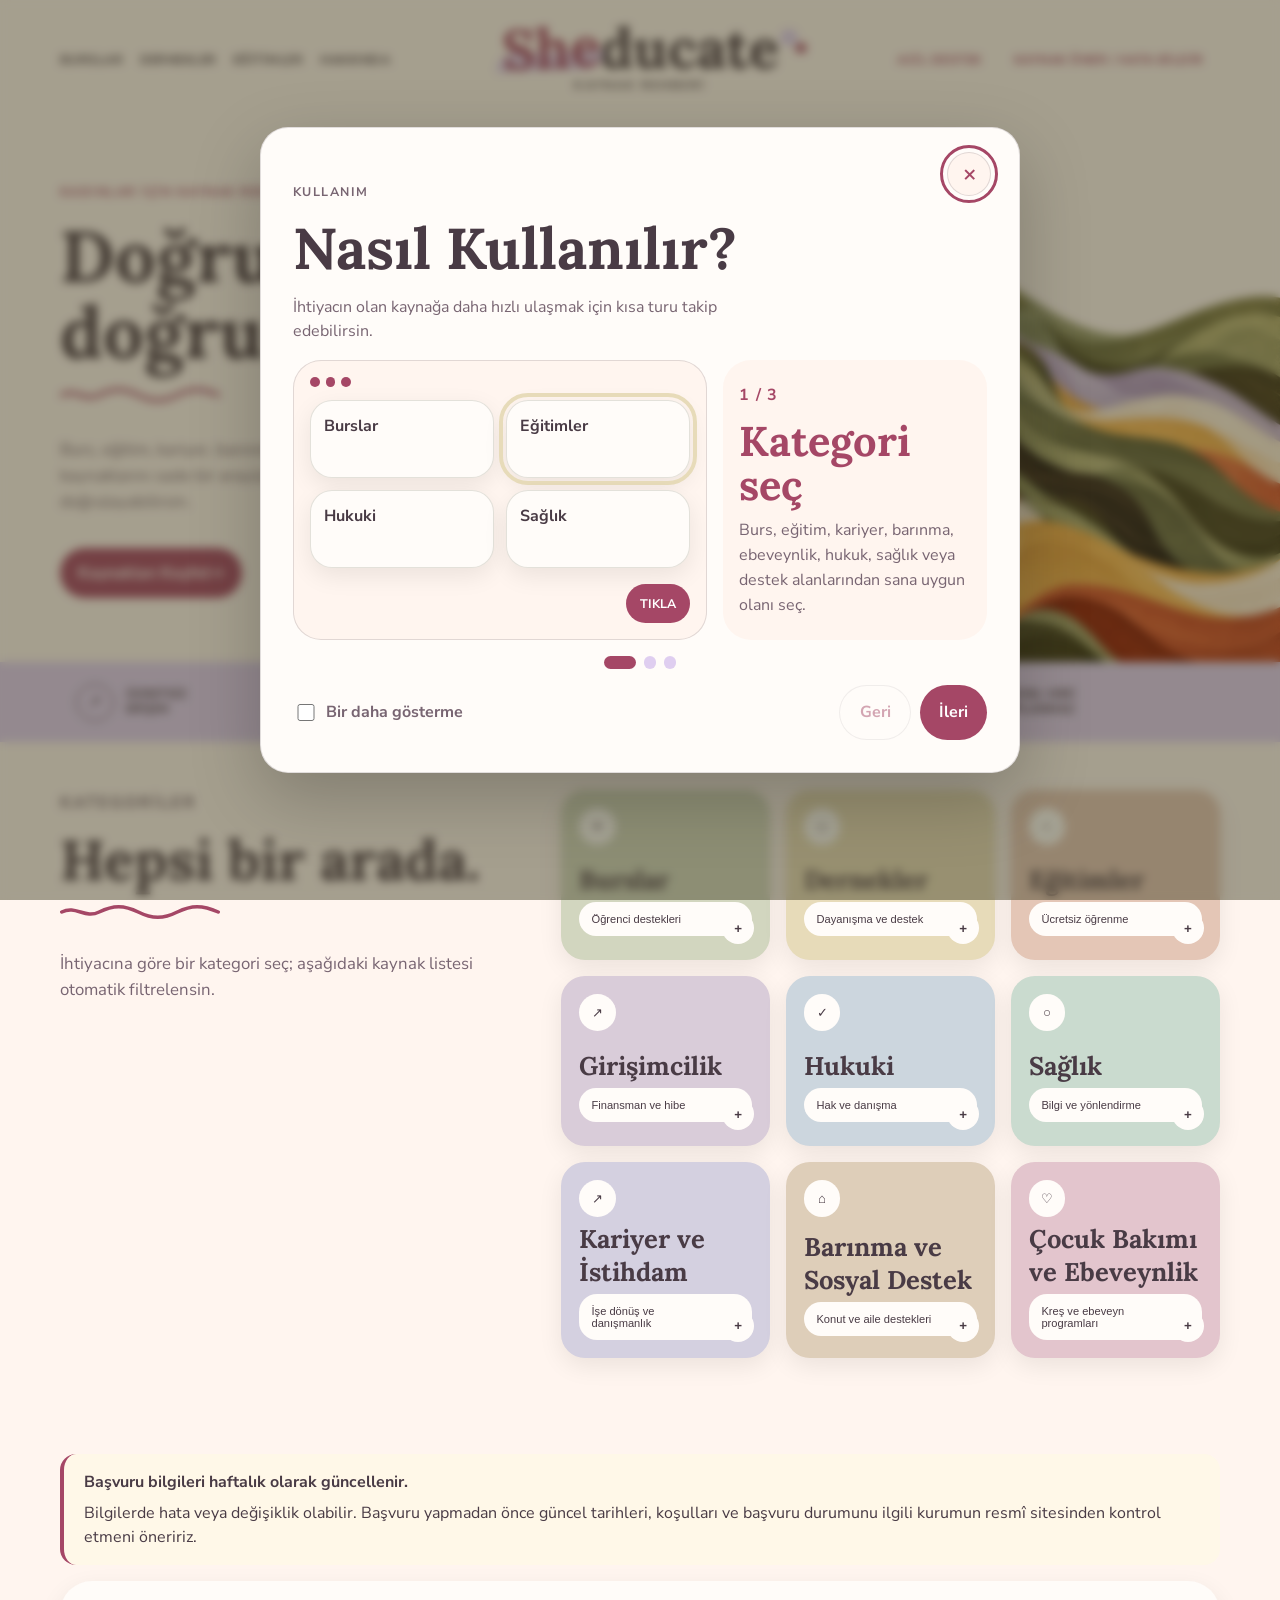
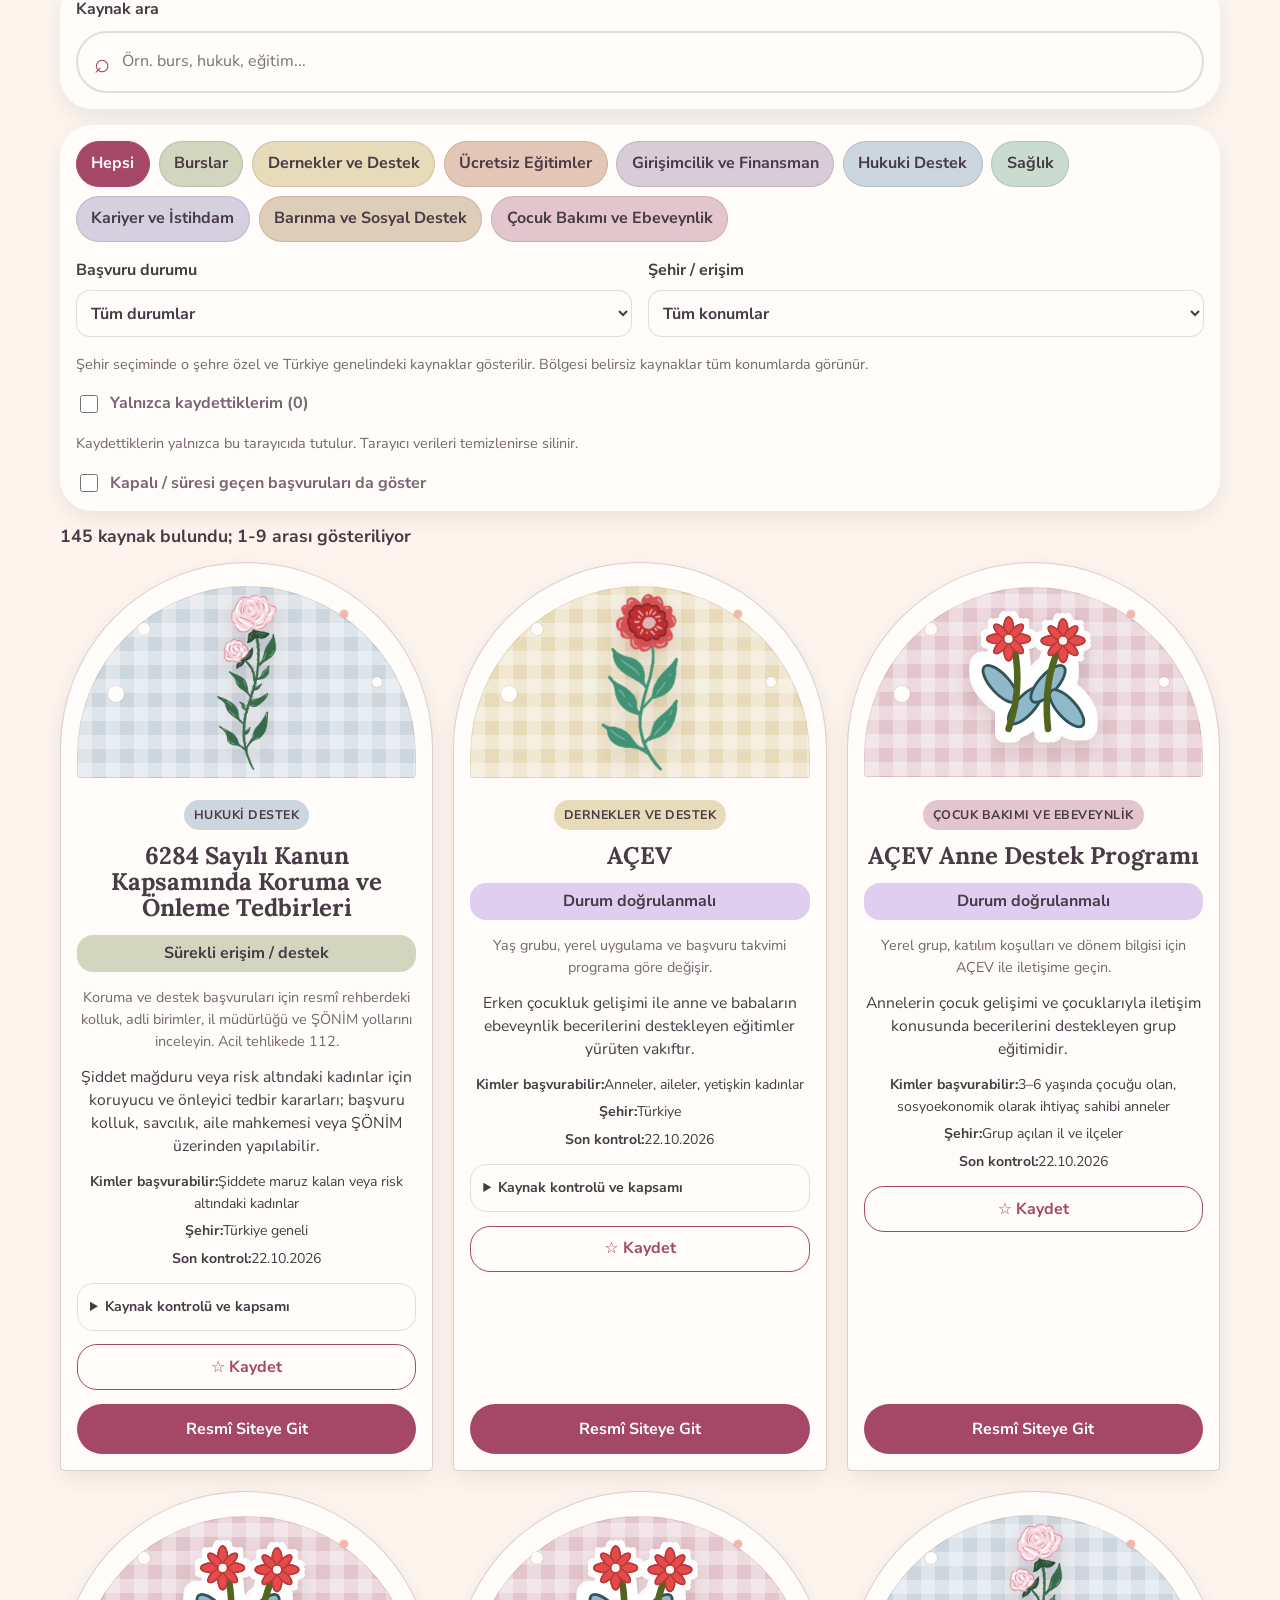
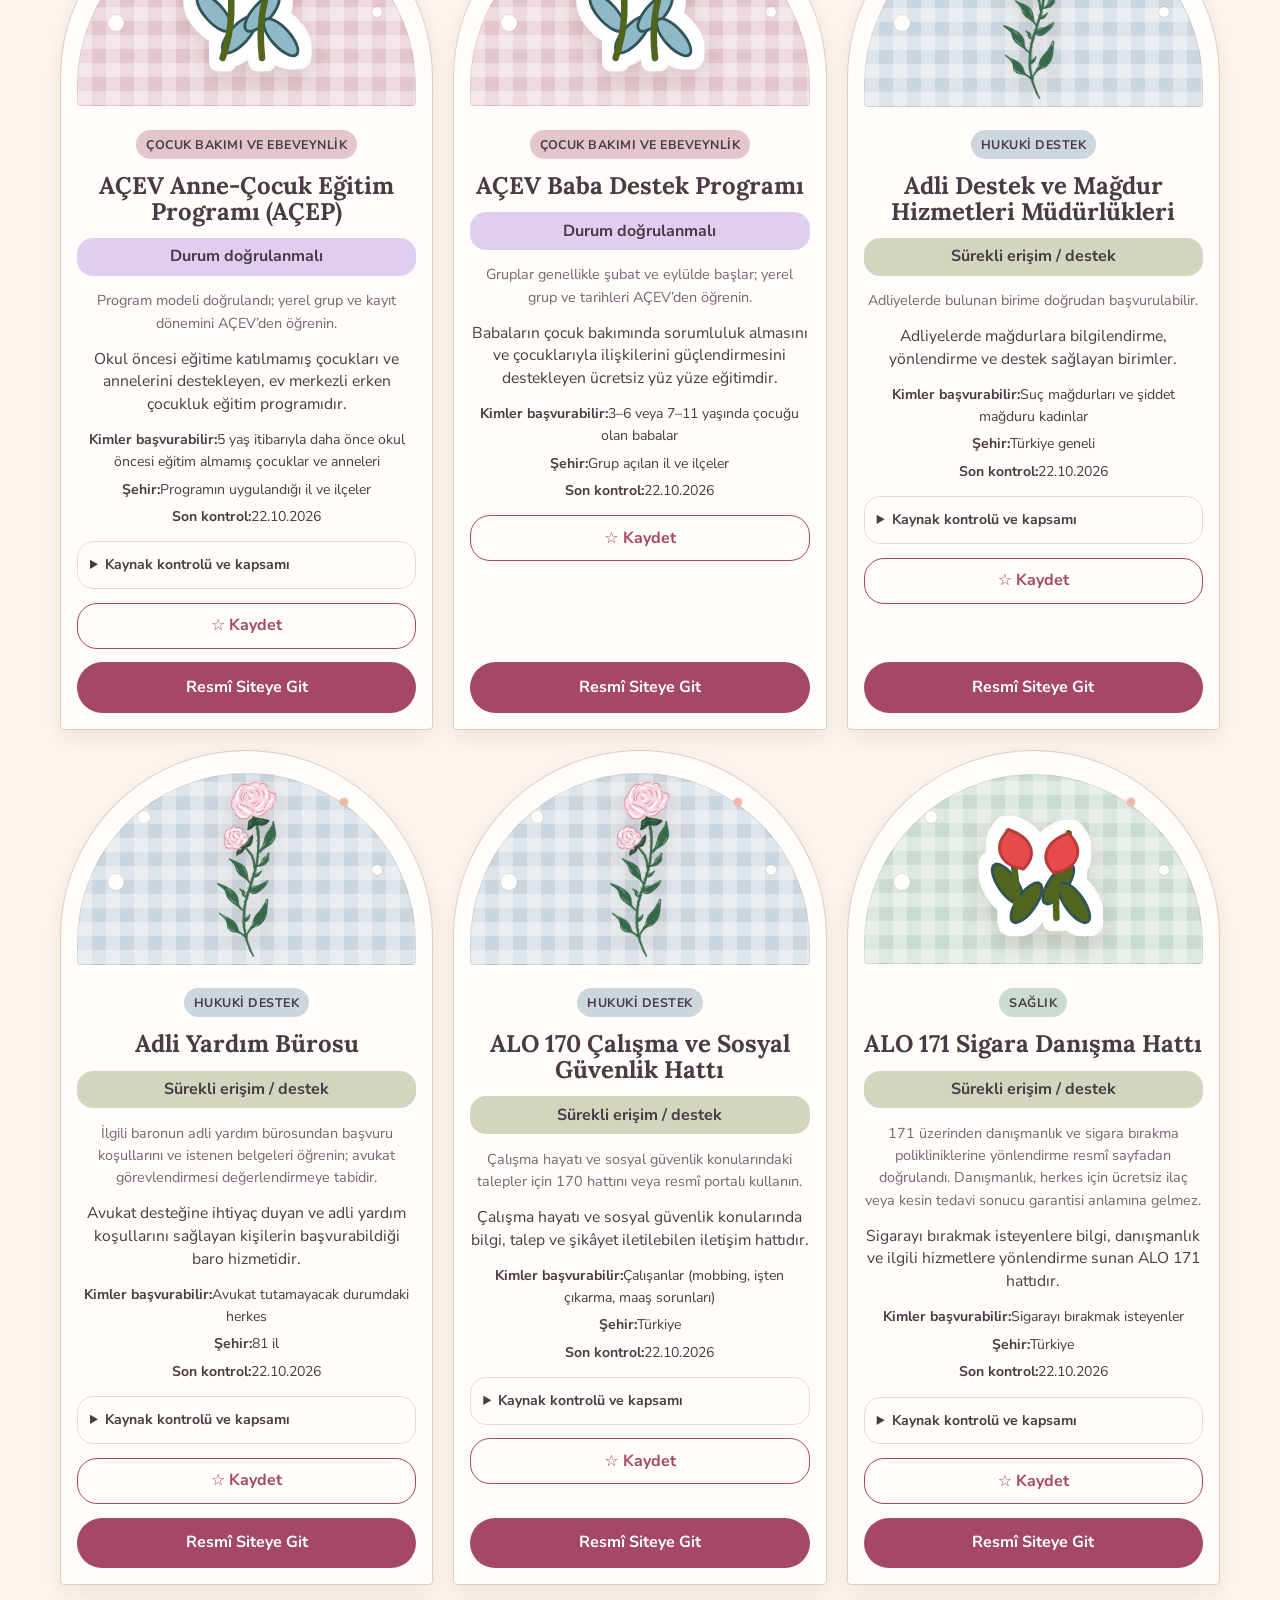
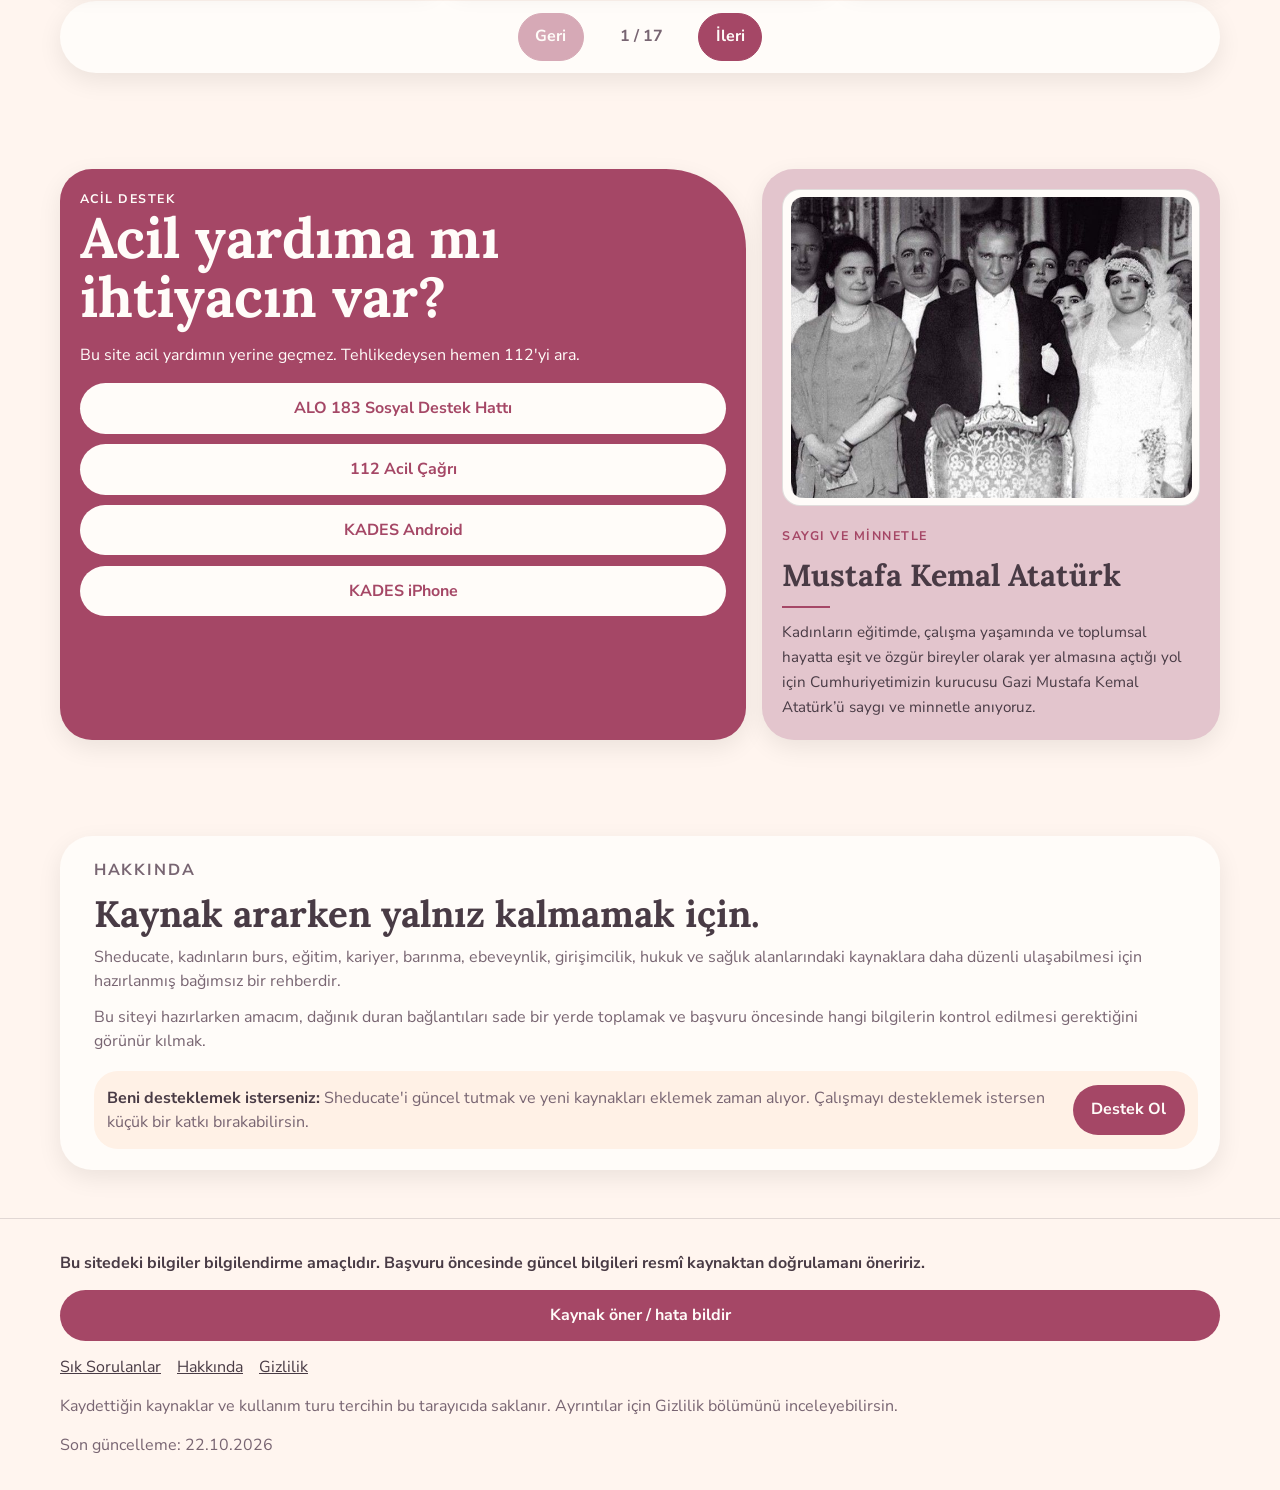
==== index.html @ 66118f73 "New sources added, theme color changed." ====
<!doctype html>
<html lang="tr">
<head>
  <meta charset="utf-8">
  <meta name="viewport" content="width=device-width, initial-scale=1">
  <meta name="color-scheme" content="light">
  <title>Sheducate | Kadınlar İçin Kaynak Rehberi</title>
  <meta name="description" content="Doğru kaynak, doğru zamanda. Türkiye’de kadınlara yönelik burs, eğitim, kariyer ve destek olanaklarını tek bir rehberde keşfet.">
  <link rel="canonical" href="https://diclecoban.github.io/ShEducate/">
  <meta property="og:type" content="website">
  <meta property="og:locale" content="tr_TR">
  <meta property="og:site_name" content="Sheducate">
  <meta property="og:title" content="Sheducate | Kadınlar İçin Kaynak Rehberi">
  <meta property="og:description" content="Doğru kaynak, doğru zamanda. Türkiye’de kadınlara yönelik burs, eğitim, kariyer ve destek olanaklarını tek bir rehberde keşfet.">
  <meta property="og:url" content="https://diclecoban.github.io/ShEducate/">
  <meta property="og:image" content="https://diclecoban.github.io/ShEducate/assets/social/sheducate-paylasim.jpg">
  <meta property="og:image:type" content="image/jpeg">
  <meta property="og:image:width" content="1200">
  <meta property="og:image:height" content="630">
  <meta property="og:image:alt" content="Pastel renkli kadın figürleri ve Sheducate: Doğru kaynak, doğru zamanda. Kadınlar için kaynak rehberi.">
  <meta name="twitter:card" content="summary_large_image">
  <meta name="twitter:title" content="Sheducate | Kadınlar İçin Kaynak Rehberi">
  <meta name="twitter:description" content="Doğru kaynak, doğru zamanda. Türkiye’de kadınlara yönelik burs, eğitim, kariyer ve destek olanaklarını tek bir rehberde keşfet.">
  <meta name="twitter:image" content="https://diclecoban.github.io/ShEducate/assets/social/sheducate-paylasim.jpg">
  <meta name="twitter:image:alt" content="Pastel renkli kadın figürleri ve Sheducate: Doğru kaynak, doğru zamanda. Kadınlar için kaynak rehberi.">
  <link rel="stylesheet" href="style.css?v=20261022-20">
</head>
<body id="sayfa-basi">
  <a class="skip-link" href="#icerik">İçeriğe geç</a>

  <div class="how-modal" id="nasil-kullanilir-modal" role="dialog" aria-modal="true" aria-labelledby="nasil-kullanilir-baslik" hidden>
    <div class="how-modal-backdrop" data-how-close></div>
    <section class="how-modal-card" aria-describedby="nasil-kullanilir-aciklama">
      <button class="how-modal-close" type="button" aria-label="Nasıl kullanılır penceresini kapat" data-how-close>×</button>
      <p class="eyebrow">Kullanım</p>
      <h2 id="nasil-kullanilir-baslik">Nasıl Kullanılır?</h2>
      <p id="nasil-kullanilir-aciklama">İhtiyacın olan kaynağa daha hızlı ulaşmak için kısa turu takip edebilirsin.</p>
      <div class="how-slider" aria-live="polite">
        <article class="how-slide is-active" data-how-slide>
          <div class="how-visual category-demo" aria-hidden="true">
            <div class="demo-browser"><span></span><span></span><span></span></div>
            <div class="demo-category-grid">
              <div>Burslar</div>
              <div class="is-pointed">Eğitimler</div>
              <div>Hukuki</div>
              <div>Sağlık</div>
            </div>
            <b class="tap-marker">Tıkla</b>
          </div>
          <div class="how-copy">
            <span class="how-count">1 / 3</span>
            <h3>Kategori seç</h3>
            <p>Burs, eğitim, kariyer, barınma, ebeveynlik, hukuk, sağlık veya destek alanlarından sana uygun olanı seç.</p>
          </div>
        </article>
        <article class="how-slide" data-how-slide>
          <div class="how-visual search-demo" aria-hidden="true">
            <div class="demo-search">⌕ burs, hukuk, eğitim...</div>
            <div class="demo-filters">
              <span>Hepsi</span><span class="is-pointed">Burslar</span><span>Sağlık</span>
            </div>
            <div class="demo-card">
              <strong>Kaynak kartı</strong>
              <p>Kimler başvurabilir</p>
              <p>Son kontrol tarihi</p>
            </div>
            <b class="tap-marker">Filtrele</b>
          </div>
          <div class="how-copy">
            <span class="how-count">2 / 3</span>
            <h3>Arama ve kartları incele</h3>
            <p>Arama kutusunu ve filtreleri kullan; karttaki başvuru, şehir ve kontrol bilgilerine bak.</p>
          </div>
        </article>
        <article class="how-slide" data-how-slide>
          <div class="how-visual verify-demo" aria-hidden="true">
            <div class="demo-card large">
              <strong>Kaynak adı</strong>
              <p>Son başvuru ve son kontrol bilgisi</p>
              <button type="button" tabindex="-1">Resmî Siteye Git</button>
            </div>
            <b class="tap-marker">Doğrula</b>
          </div>
          <div class="how-copy">
            <span class="how-count">3 / 3</span>
            <h3>Resmî siteden doğrula</h3>
            <p>Başvuru yapmadan önce bilgileri kurumun kendi sayfasından kontrol edebilirsin.</p>
          </div>
        </article>
      </div>
      <div class="how-dots" aria-label="Tur adımları">
        <button class="is-active" type="button" aria-label="1. adımı göster" data-how-dot="0"></button>
        <button type="button" aria-label="2. adımı göster" data-how-dot="1"></button>
        <button type="button" aria-label="3. adımı göster" data-how-dot="2"></button>
      </div>
      <div class="how-footer">
        <label class="how-hide-choice">
          <input id="nasil-kullanilir-gizle" type="checkbox">
          <span>Bir daha gösterme</span>
        </label>
        <div class="how-actions">
          <button class="how-secondary-button" type="button" data-how-prev>Geri</button>
          <button class="how-start-button" type="button" data-how-next>İleri</button>
        </div>
      </div>
    </section>
  </div>

  <header class="site-header">
    <nav class="site-nav container" aria-label="Ana menü">
      <div class="nav-left" id="ana-menu">
        <a href="#kategori-bolumu">Burslar</a>
        <a href="#kategori-bolumu">Dernekler</a>
        <a href="#kategori-bolumu">Eğitimler</a>
        <a href="#hakkinda">Hakkında</a>
      </div>
      <a class="site-logo" href="#sayfa-basi" aria-label="Sheducate ana sayfa">
        <span class="logo-main"><span class="logo-she">She</span>ducate</span>
        <span class="logo-sub">Kaynak Rehberi</span>
        <span class="logo-bubble" aria-hidden="true"></span>
      </a>
      <div class="nav-right">
        <a class="quick-emergency" href="#acil-destek-baslik">Acil destek</a>
        <a class="nav-action" href="https://docs.google.com/forms/d/e/1FAIpQLScZE1o7QHsCEDeXcBZ9As0BUNAsLUVEuC0Q5bnb1r0lm6Rl1A/viewform?usp=publish-editor" target="_blank" rel="noopener noreferrer">Kaynak Öner / Hata Bildir</a>
        <button class="menu-toggle" type="button" aria-controls="ana-menu" aria-expanded="false">Menü</button>
      </div>
    </nav>

    <section class="hero container" aria-labelledby="hero-baslik">
      <div class="hero-copy">
        <p class="eyebrow">Kadınlar için kaynak rehberi</p>
        <h1 id="hero-baslik">Doğru kaynak, doğru zamanda.</h1>
        <svg class="squiggle" viewBox="0 0 180 18" aria-hidden="true" focusable="false">
          <path d="M2 9 C18 1, 28 17, 44 9 S72 1, 88 9 S116 17, 132 9 S160 1, 178 9" />
        </svg>
        <p class="lead">Burs, eğitim, kariyer, barınma, ebeveynlik, girişimcilik, hukuk ve sağlık kaynaklarını sade bir arayüzle arayabilir, filtreleyebilir ve resmî sayfalarından doğrulayabilirsin.</p>
        <a class="hero-button" href="#kaynak-arama">Kaynakları Keşfet <span aria-hidden="true">→</span></a>
      </div>

      <div class="hero-art" aria-hidden="true">
        <img class="hero-women" src="assets/illustrations/hero-kadin-dalgalari-v2.png" alt="" width="1536" height="1024" fetchpriority="high" decoding="async">
      </div>
    </section>
  </header>

  <main id="icerik">
    <section class="feature-strip" aria-label="Rehber özellikleri">
      <div class="container feature-inner">
        <div><span aria-hidden="true">↗</span><strong>Ücretsiz<br>Erişim</strong></div>
        <div><span aria-hidden="true">⌁</span><strong>Resmî<br>Kaynaklar</strong></div>
        <div><span aria-hidden="true">✓</span><strong>Düzenli<br>Kontrol</strong></div>
        <div><span aria-hidden="true">○</span><strong>Kişisel Veri<br>Toplanmaz</strong></div>
      </div>
    </section>

    <section id="kategori-bolumu" class="category-section container" aria-labelledby="kategori-baslik">
      <div class="section-copy">
        <p class="eyebrow">Kategoriler</p>
        <h2 id="kategori-baslik">Hepsi bir arada.</h2>
        <svg class="squiggle" viewBox="0 0 180 18" aria-hidden="true" focusable="false">
          <path d="M2 9 C18 1, 28 17, 44 9 S72 1, 88 9 S116 17, 132 9 S160 1, 178 9" />
        </svg>
        <p>İhtiyacına göre bir kategori seç; aşağıdaki kaynak listesi otomatik filtrelensin.</p>
      </div>

      <div class="category-cards" aria-label="Kategori kartları">
        <button class="category-card" type="button" data-category-card="burslar"><span aria-hidden="true">✦</span><strong>Burslar</strong><small>Öğrenci destekleri</small><b aria-hidden="true">+</b></button>
        <button class="category-card" type="button" data-category-card="dernekler"><span aria-hidden="true">◇</span><strong>Dernekler</strong><small>Dayanışma ve destek</small><b aria-hidden="true">+</b></button>
        <button class="category-card" type="button" data-category-card="egitimler"><span aria-hidden="true">⌁</span><strong>Eğitimler</strong><small>Ücretsiz öğrenme</small><b aria-hidden="true">+</b></button>
        <button class="category-card" type="button" data-category-card="girisimcilik"><span aria-hidden="true">↗</span><strong>Girişimcilik</strong><small>Finansman ve hibe</small><b aria-hidden="true">+</b></button>
        <button class="category-card" type="button" data-category-card="hukuki"><span aria-hidden="true">✓</span><strong>Hukuki</strong><small>Hak ve danışma</small><b aria-hidden="true">+</b></button>
        <button class="category-card" type="button" data-category-card="saglik"><span aria-hidden="true">○</span><strong>Sağlık</strong><small>Bilgi ve yönlendirme</small><b aria-hidden="true">+</b></button>
        <button class="category-card" type="button" data-category-card="kariyer"><span aria-hidden="true">↗</span><strong>Kariyer ve İstihdam</strong><small>İşe dönüş ve danışmanlık</small><b aria-hidden="true">+</b></button>
        <button class="category-card" type="button" data-category-card="barinma"><span aria-hidden="true">⌂</span><strong>Barınma ve Sosyal Destek</strong><small>Konut ve aile destekleri</small><b aria-hidden="true">+</b></button>
        <button class="category-card" type="button" data-category-card="ebeveynlik"><span aria-hidden="true">♡</span><strong>Çocuk Bakımı ve Ebeveynlik</strong><small>Kreş ve ebeveyn programları</small><b aria-hidden="true">+</b></button>
      </div>
    </section>

    <section id="kaynak-arama" class="resource-section container" aria-label="Arama ve kaynak listesi">
      <aside class="update-note" aria-label="Güncellik ve başvuru bilgisi">
        <strong>Başvuru bilgileri haftalık olarak güncellenir.</strong>
        <p>Bilgilerde hata veya değişiklik olabilir. Başvuru yapmadan önce güncel tarihleri, koşulları ve başvuru durumunu ilgili kurumun resmî sitesinden kontrol etmeni öneririz.</p>
      </aside>
      <div class="search-box">
        <label for="arama">Kaynak ara</label>
        <div class="search-field">
          <span aria-hidden="true">⌕</span>
          <input id="arama" type="search" placeholder="Örn. burs, hukuk, eğitim..." autocomplete="off">
        </div>
      </div>

      <div class="controls">
        <div class="filter-row" id="kategori-filtreleri" role="group" aria-label="Kategori filtreleri">
          <button type="button" class="filter-button is-active" data-category="hepsi" aria-pressed="true">Hepsi</button>
          <button type="button" class="filter-button" data-category="burslar" aria-pressed="false">Burslar</button>
          <button type="button" class="filter-button" data-category="dernekler" aria-pressed="false">Dernekler ve Destek</button>
          <button type="button" class="filter-button" data-category="egitimler" aria-pressed="false">Ücretsiz Eğitimler</button>
          <button type="button" class="filter-button" data-category="girisimcilik" aria-pressed="false">Girişimcilik ve Finansman</button>
          <button type="button" class="filter-button" data-category="hukuki" aria-pressed="false">Hukuki Destek</button>
          <button type="button" class="filter-button" data-category="saglik" aria-pressed="false">Sağlık</button>
          <button type="button" class="filter-button" data-category="kariyer" aria-pressed="false">Kariyer ve İstihdam</button>
          <button type="button" class="filter-button" data-category="barinma" aria-pressed="false">Barınma ve Sosyal Destek</button>
          <button type="button" class="filter-button" data-category="ebeveynlik" aria-pressed="false">Çocuk Bakımı ve Ebeveynlik</button>
        </div>
        <div class="detail-filters">
          <label for="basvuru-durumu">Başvuru durumu
            <select id="basvuru-durumu">
              <option value="hepsi">Tüm durumlar</option>
              <option value="acik">Başvurusu açık</option>
              <option value="surekli">Sürekli erişim / destek</option>
              <option value="kapali">Başvurusu kapalı</option>
              <option value="belirsiz">Durum doğrulanmalı</option>
            </select>
          </label>
          <label for="sehir-filtre">Şehir / erişim
            <select id="sehir-filtre">
              <option value="hepsi">Tüm konumlar</option>
              <option value="ulke">Türkiye geneli</option>
              <option value="online">Çevrim içi</option>
            </select>
          </label>
        </div>
        <p class="filter-help">Şehir seçiminde o şehre özel ve Türkiye genelindeki kaynaklar gösterilir. Bölgesi belirsiz kaynaklar tüm konumlarda görünür.</p>
        <label class="expired-toggle">
          <input id="kaydedilenler-filtre" type="checkbox">
          <span>Yalnızca kaydettiklerim (<span id="kayit-sayisi">0</span>)</span>
        </label>
        <p class="filter-help" id="kayit-bilgisi" role="status">Kaydettiklerin yalnızca bu tarayıcıda tutulur. Tarayıcı verileri temizlenirse silinir.</p>
        <label class="expired-toggle">
          <input id="suresi-gecenleri-goster" type="checkbox">
          <span>Kapalı / süresi geçen başvuruları da göster</span>
        </label>
      </div>

      <section class="results-head" aria-live="polite" aria-atomic="true">
        <h2 id="sonuc-sayisi">Kaynaklar yükleniyor</h2>
      </section>
      <section id="kaynak-listesi" class="resource-grid" aria-label="Kaynak listesi"></section>
      <nav id="sayfalama" class="pagination" aria-label="Kaynak listesi sayfalama" hidden>
        <button type="button" class="pagination-button" data-page-prev>Geri</button>
        <span id="sayfa-bilgisi" class="pagination-status" aria-live="polite"></span>
        <button type="button" class="pagination-button" data-page-next>İleri</button>
      </nav>
      <section id="bos-durum" class="empty-state" hidden>
        <h2>Aradığını bulamadın mı?</h2>
        <p>Filtreleri değiştirmeyi deneyebilir veya yeni bir kaynak önerebilirsin. Kaydettiğin kapalı başvurular için “Kapalı / süresi geçen başvuruları da göster” seçeneğini açabilirsin.</p>
        <button type="button" class="filter-button" id="filtreleri-sifirla">Filtreleri temizle</button>
        <!-- BURAYA GOOGLE FORMS LİNKİ -->
        <a href="https://docs.google.com/forms/d/e/1FAIpQLScZE1o7QHsCEDeXcBZ9As0BUNAsLUVEuC0Q5bnb1r0lm6Rl1A/viewform?usp=publish-editor" target="_blank" rel="noopener noreferrer" class="button-link">Kaynak öner / hata bildir</a>
      </section>
    </section>

    <section class="urgent-section container" aria-labelledby="acil-destek-baslik">
      <div class="urgent-main">
        <p class="eyebrow">Acil destek</p>
        <h2 id="acil-destek-baslik">Acil yardıma mı ihtiyacın var?</h2>
        <p>Bu site acil yardımın yerine geçmez. Tehlikedeysen hemen 112'yi ara.</p>
        <div class="urgent-actions" aria-label="Acil destek bağlantıları">
          <a href="tel:183">ALO 183 Sosyal Destek Hattı</a>
          <a href="tel:112">112 Acil Çağrı</a>
          <a href="https://play.google.com/store/apps/details?hl=tr&id=tr.gov.egm.kades" target="_blank" rel="noopener noreferrer">KADES Android</a>
          <a href="https://apps.apple.com/tr/app/kades/id1360309770" target="_blank" rel="noopener noreferrer">KADES iPhone</a>
        </div>
      </div>
      <aside class="urgent-side ataturk-tribute" aria-labelledby="ataturk-tesekkur-baslik">
        <div class="tribute-photo-frame">
          <img class="tribute-photo" src="assets/photos/ataturk-tarihi-fotograf.jpg" alt="Mustafa Kemal Atatürk’ün, çevresindeki kişilerle birlikte yer aldığı tarihî siyah-beyaz fotoğraf." width="720" height="886" loading="lazy" decoding="async">
        </div>
        <div class="tribute-copy">
          <p class="eyebrow">Saygı ve minnetle</p>
          <h3 id="ataturk-tesekkur-baslik">Mustafa Kemal Atatürk</h3>
          <span class="tribute-divider" aria-hidden="true"></span>
          <p>Kadınların eğitimde, çalışma yaşamında ve toplumsal hayatta eşit ve özgür bireyler olarak yer almasına açtığı yol için Cumhuriyetimizin kurucusu Gazi Mustafa Kemal Atatürk’ü saygı ve minnetle anıyoruz.</p>
        </div>
      </aside>
    </section>

    <section id="hakkinda" class="about-section container" aria-labelledby="hakkinda-baslik">
      <div class="about-copy">
        <p class="eyebrow">Hakkında</p>
        <h2 id="hakkinda-baslik">Kaynak ararken yalnız kalmamak için.</h2>
        <p>Sheducate, kadınların burs, eğitim, kariyer, barınma, ebeveynlik, girişimcilik, hukuk ve sağlık alanlarındaki kaynaklara daha düzenli ulaşabilmesi için hazırlanmış bağımsız bir rehberdir.</p>
        <p>Bu siteyi hazırlarken amacım, dağınık duran bağlantıları sade bir yerde toplamak ve başvuru öncesinde hangi bilgilerin kontrol edilmesi gerektiğini görünür kılmak.</p>
        <div class="support-inline">
          <p><strong>Beni desteklemek isterseniz:</strong> Sheducate'i güncel tutmak ve yeni kaynakları eklemek zaman alıyor. Çalışmayı desteklemek istersen küçük bir katkı bırakabilirsin.</p>
          <a href="https://kreosus.com/diclecoban/about" target="_blank" rel="noopener noreferrer" class="button-link support-link">Destek Ol</a>
        </div>
      </div>
    </section>



  </main>

    <dialog id="sik-sorulanlar" class="info-dialog" aria-labelledby="sss-baslik">
      <form method="dialog" class="info-dialog-close-form"><button class="info-dialog-close" aria-label="Sık Sorulanlar penceresini kapat">×</button></form>
      <p class="eyebrow">Merak ettiklerin</p>
      <h2 id="sss-baslik">Sık Sorulanlar</h2>
      <div class="faq-list">
        <details><summary>Sheducate üzerinden başvuru yapabilir miyim?</summary><p>Sheducate bağımsız bir kaynak rehberidir. Başvurular, kaynak kartındaki bağlantıyla ulaşacağın ilgili kurumun kendi sitesinden yapılır. Son tarihleri, uygunluk koşullarını ve istenen belgeleri başvurmadan önce resmî kaynaktan kontrol edebilirsin.</p></details>
        <details><summary>Başvuru durumları ne anlama geliyor?</summary><p>“Başvurusu açık” güncel başvuru dönemi bulunan, “Sürekli erişim / destek” belirli bir başvuru dönemine bağlı olmayan kaynakları gösterir. “Başvurusu kapalı” dönemi sona eren kaynaklar içindir. “Durum doğrulanmalı” ise güncel başvuru durumunun kesinleştirilemediğini belirtir. Sürekli erişim etiketi, her zaman başvuru kabul edildiği veya kontenjan garantisi olduğu anlamına gelmez.</p></details>
        <details><summary>Bilgiler ne sıklıkla güncelleniyor?</summary><p>Başvuru bilgileri haftalık olarak gözden geçirilir. Kurumlar koşulları ve tarihleri değiştirebilir; kaynakların son kontrol tarihleri farklılık gösterebilir. Varsa kartın ayrıntılarındaki son kontrol tarihini ve doğrulama notunu inceleyebilirsin. Başvuru öncesinde kurumun resmî sitesindeki güncel bilgileri de kontrol etmeni öneririz.</p></details>
        <details><summary>Aradığım kaynağı nasıl bulabilirim?</summary><p>Kategori seçebilir, anahtar kelimeyle arayabilir ve başvuru durumu ya da şehir / erişim filtrelerini kullanabilirsin. Şehir filtresi seçtiğin şehre özel kaynaklarla Türkiye genelindeki kaynakları birlikte gösterir. Kapanan dönemleri incelemek için “Kapalı / süresi geçen başvuruları da göster” seçeneğini açabilirsin.</p></details>
        <details><summary>Kaydettiğim kaynaklar neden başka cihazda görünmüyor?</summary><p>Kaynaklar hesabına değil, kullandığın tarayıcıya kaydedilir. Aynı cihazda “Yalnızca kaydettiklerim” seçeneğiyle listeleyebilirsin. Tarayıcı verilerini temizlemek kayıtlarını siler; başka cihaz veya tarayıcıya otomatik aktarılmazlar.</p></details>
        <details><summary>Rehberi kullanmak ücretsiz mi?</summary><p>Sheducate rehberini kullanmak ücretsizdir. Listelenen her programın ücretsiz olduğu anlamına gelmez; ücret, kredi, geri ödeme veya diğer koşulları ilgili kurumun sitesinden inceleyebilirsin.</p></details>
        <details><summary>Hata bildirebilir veya kaynak önerebilir miyim?</summary><p>Evet. <a href="#kaynak-oner">Kaynak öner / hata bildir</a> bağlantısından formu açabilirsin. İlgili kaynağın adını, resmî bağlantısını ve düzeltilmesi gereken bilgiyi paylaşman kontrolü kolaylaştırır. Gizliliğini korumak için form üzerinden kimlik belgesi veya hassas bilgi göndermemeni rica ederiz.</p></details>
      </div>
    </dialog>
    <dialog id="gizlilik" class="info-dialog" aria-labelledby="gizlilik-baslik">
      <form method="dialog" class="info-dialog-close-form"><button class="info-dialog-close" aria-label="Gizlilik penceresini kapat">×</button></form>
      <p class="eyebrow">Verilerin hakkında</p>
      <h2 id="gizlilik-baslik">Gizlilik</h2>
      <div class="privacy-copy">
        <h3>Tarayıcında saklanan tercihler</h3>
        <p>Sheducate hesap açmanı istemez. Kaydettiğin kaynakların kimlikleri ve kullanım turunu tekrar göstermeme tercihin, tarayıcının yerel depolama alanında (localStorage) tutulur. Bu tercihler uygulama tarafından bir sunucuya gönderilmez. Arama ve filtre seçimlerin kalıcı olarak kaydedilmez.</p>
        <p>Bir kaynağı kayıttan çıkararak o kaydı kaldırabilirsin. Tüm kayıtları ve tur tercihini silmek için tarayıcının site verileri ayarlarından bu sitenin verilerini temizleyebilirsin. Bu işlem diğer cihazlardaki verileri etkilemez.</p>
        <h3>Çerezler ve ziyaret ölçümü</h3>
        <p>Uygulama kodunda çerez, reklam izleyicisi veya ziyaretçi analiz aracı kullanılmaz. Yazı tipleri de site dosyalarından yüklenir. Site GitHub Pages üzerinde barındırılır; barındırma sağlayıcısı erişim sırasında IP adresi gibi teknik verileri kendi hizmeti kapsamında işleyebilir. Ayrıntılar için <a href="https://docs.github.com/en/site-policy/privacy-policies/github-general-privacy-statement" target="_blank" rel="noopener noreferrer">GitHub Gizlilik Bildirimi’ni</a> inceleyebilirsin.</p>
        <h3>Formlar ve dış bağlantılar</h3>
        <p>Kaynak önerme ve hata bildirme formu Google Forms üzerinde açılır. Forma gönderdiğin bilgiler form hizmeti üzerinden iletilir; gizliliğini korumak için yalnızca bildiriminle ilgili bilgileri paylaşmanı ve hassas bilgilere yer vermemeni öneririz. Kaynakların resmî siteleri, destek bağlantıları ve diğer dış hizmetler kendi gizlilik kurallarına tabidir. Bu bağlantıları açtığında ilgili hizmetin koşullarını inceleyebilirsin.</p>
        <p>Gizlilikle ilgili bir soru veya bildirim için <a href="#kaynak-oner">Kaynak öner / hata bildir</a> formunu kullanabilirsin.</p>
      </div>
    </dialog>

  <footer class="site-footer">
    <div class="container footer-inner">
      <p class="footer-note">Bu sitedeki bilgiler bilgilendirme amaçlıdır. Başvuru öncesinde güncel bilgileri resmî kaynaktan doğrulamanı öneririz.</p>
      <!-- BURAYA GOOGLE FORMS LİNKİ -->
      <a id="kaynak-oner" href="https://docs.google.com/forms/d/e/1FAIpQLScZE1o7QHsCEDeXcBZ9As0BUNAsLUVEuC0Q5bnb1r0lm6Rl1A/viewform?usp=publish-editor" target="_blank" rel="noopener noreferrer" class="button-link">Kaynak öner / hata bildir</a>
      <nav aria-label="Alt bilgi bağlantıları">
        <a href="#sik-sorulanlar" aria-haspopup="dialog" aria-controls="sik-sorulanlar">Sık Sorulanlar</a>
        <a href="#hakkinda">Hakkında</a>
        <a href="#gizlilik" aria-haspopup="dialog" aria-controls="gizlilik">Gizlilik</a>
      </nav>
      <p>Kaydettiğin kaynaklar ve kullanım turu tercihin bu tarayıcıda saklanır. Ayrıntılar için Gizlilik bölümünü inceleyebilirsin.</p>
      <p id="site-guncelleme">Son güncelleme: -</p>
    </div>
  </footer>
  <script src="data.js?v=20261022-23"></script>
  <script src="script.js?v=20261022-20"></script>
</body>
</html>
---- style.css ----
@import url("css/base.css?v=20261022-15");
@import url("css/header-hero.css?v=20261022-15");
@import url("css/sections-controls.css?v=20261022-18");
@import url("css/resource-cards.css?v=20261022-15");
@import url("css/support-footer.css?v=20261022-20");
@import url("css/responsive-print.css?v=20261022-15");
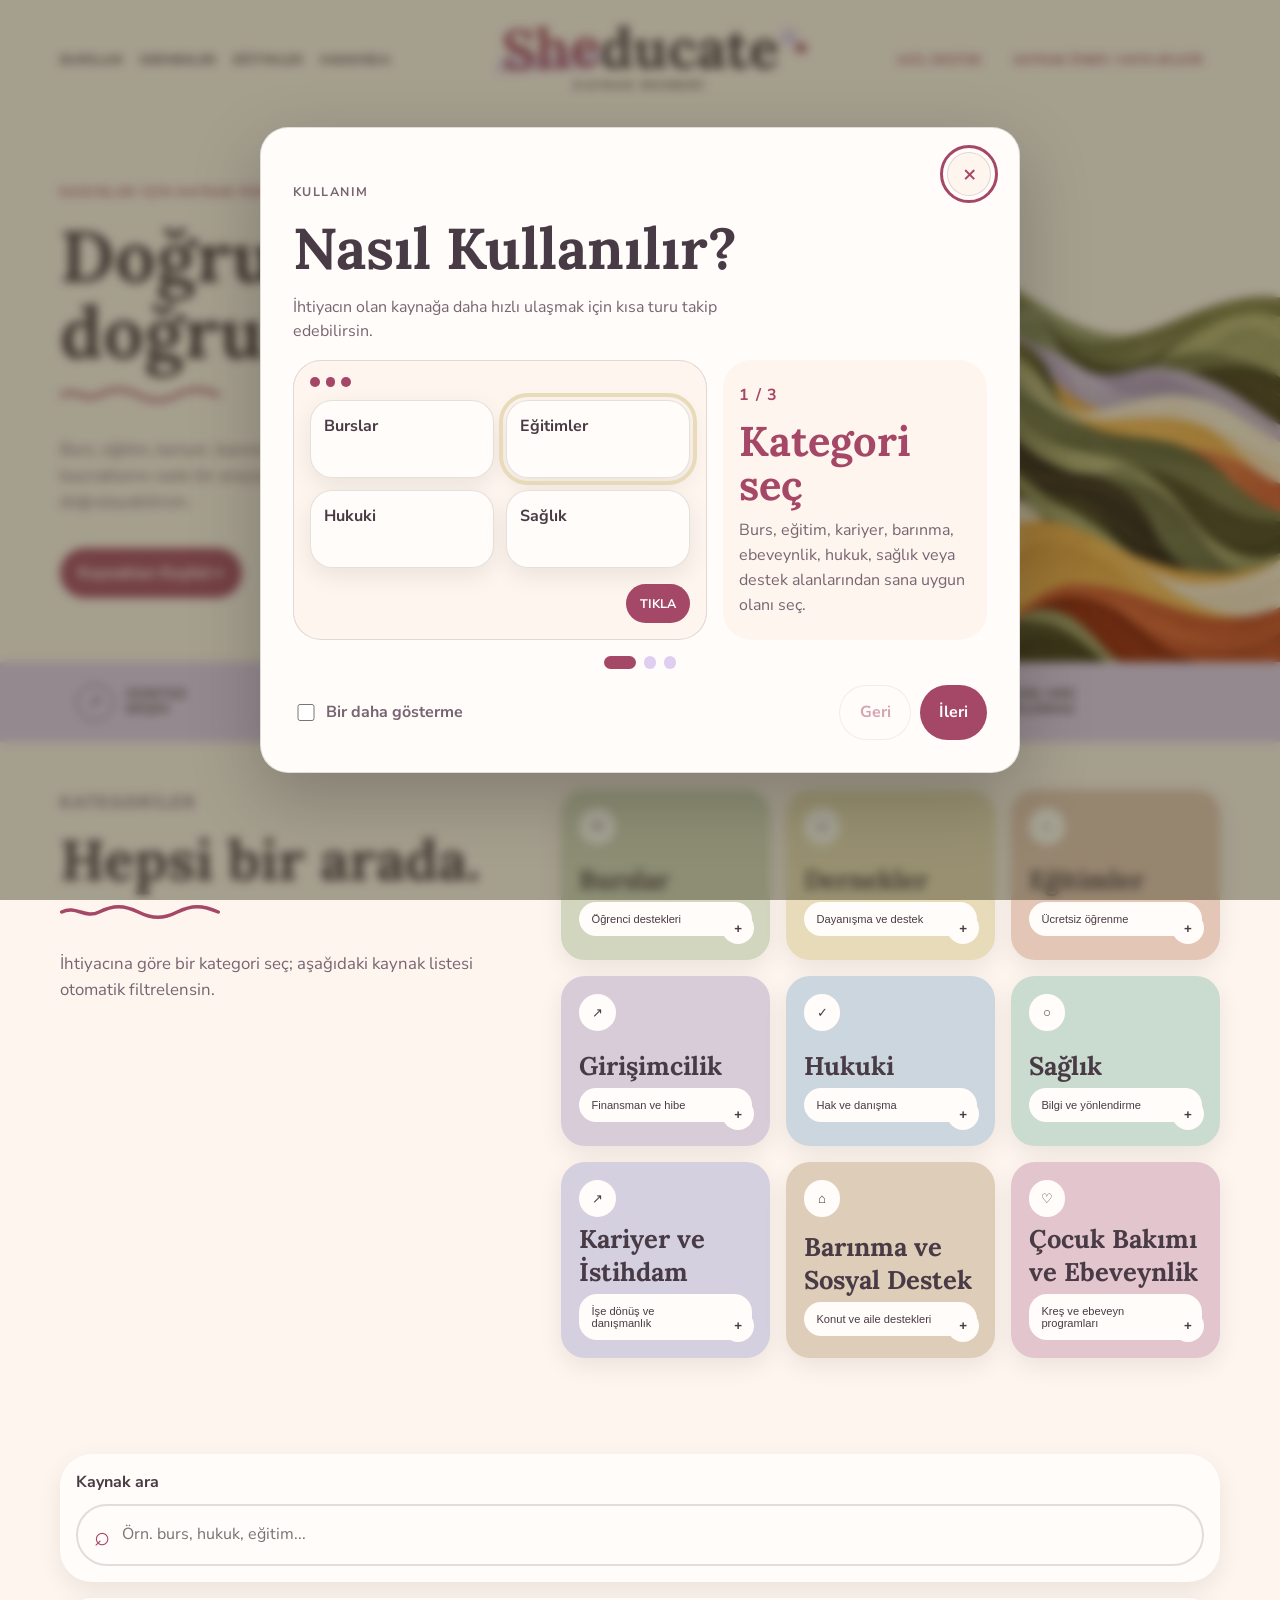
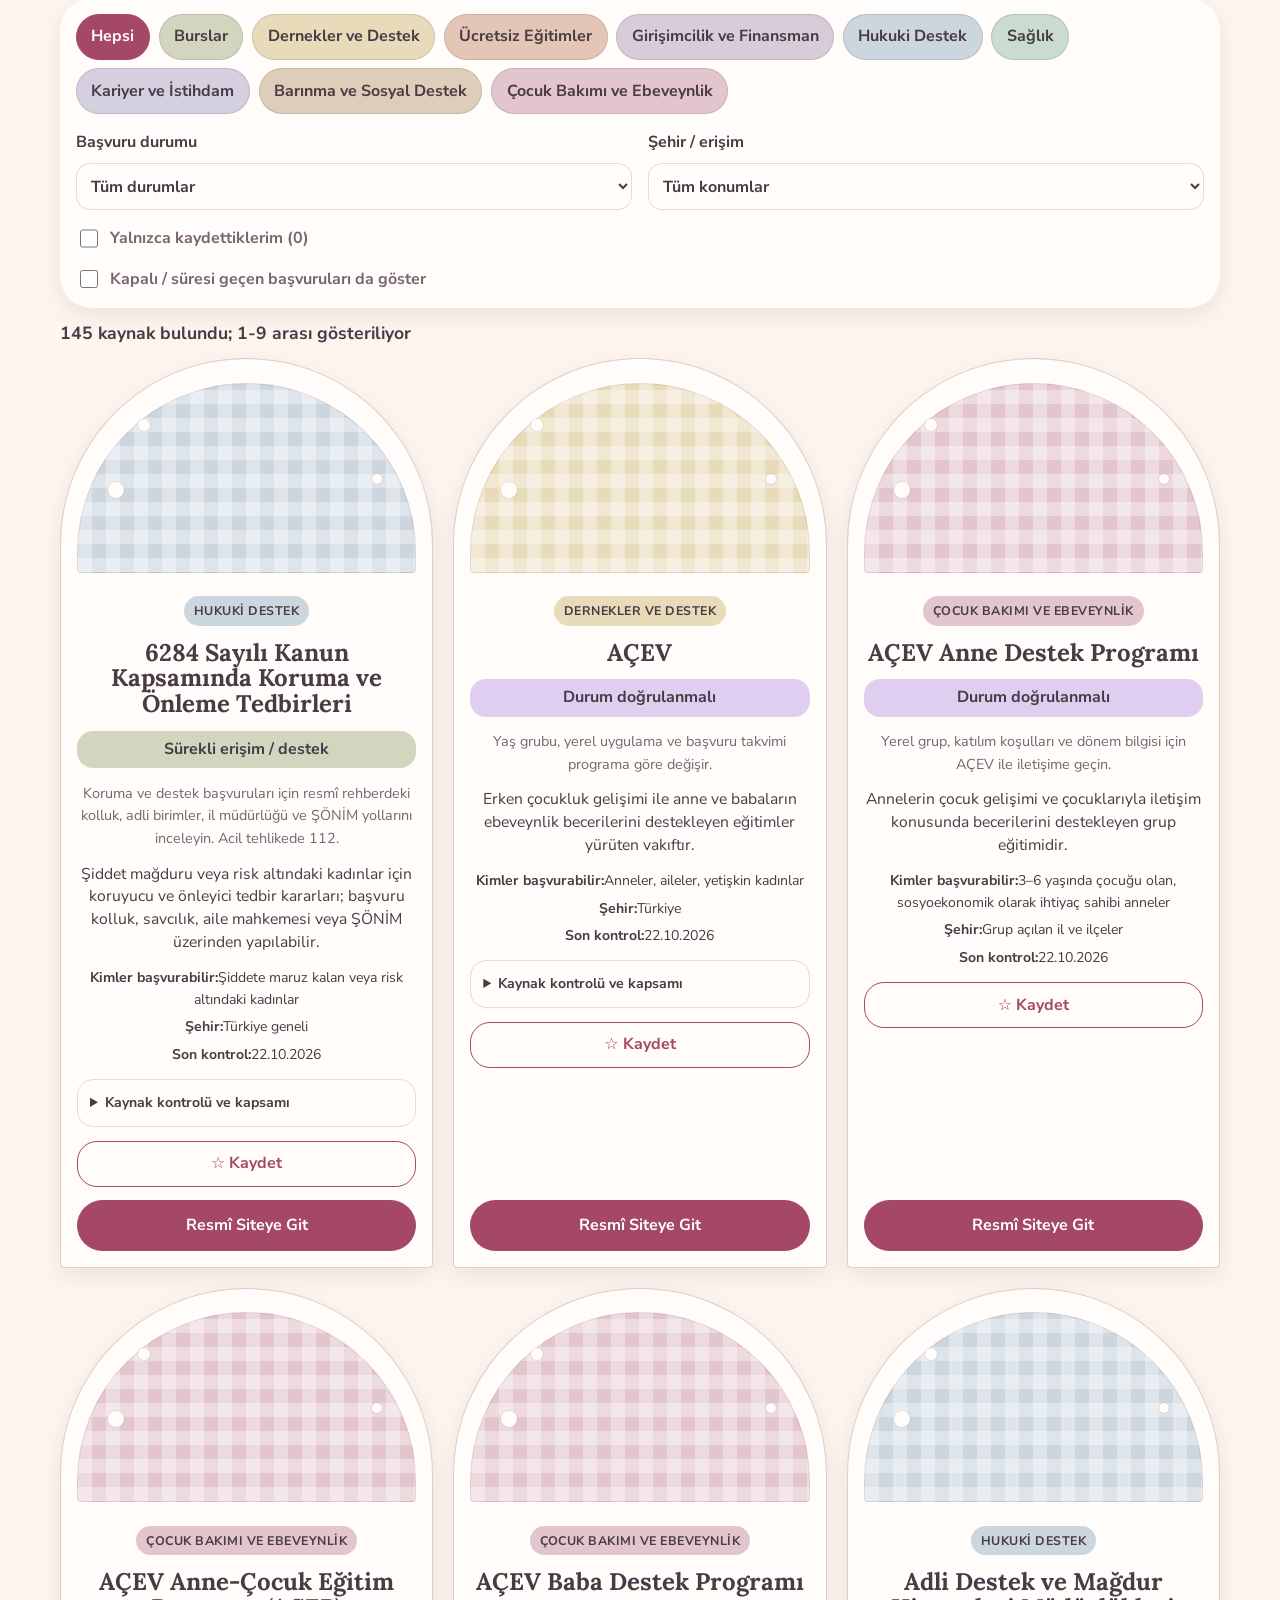
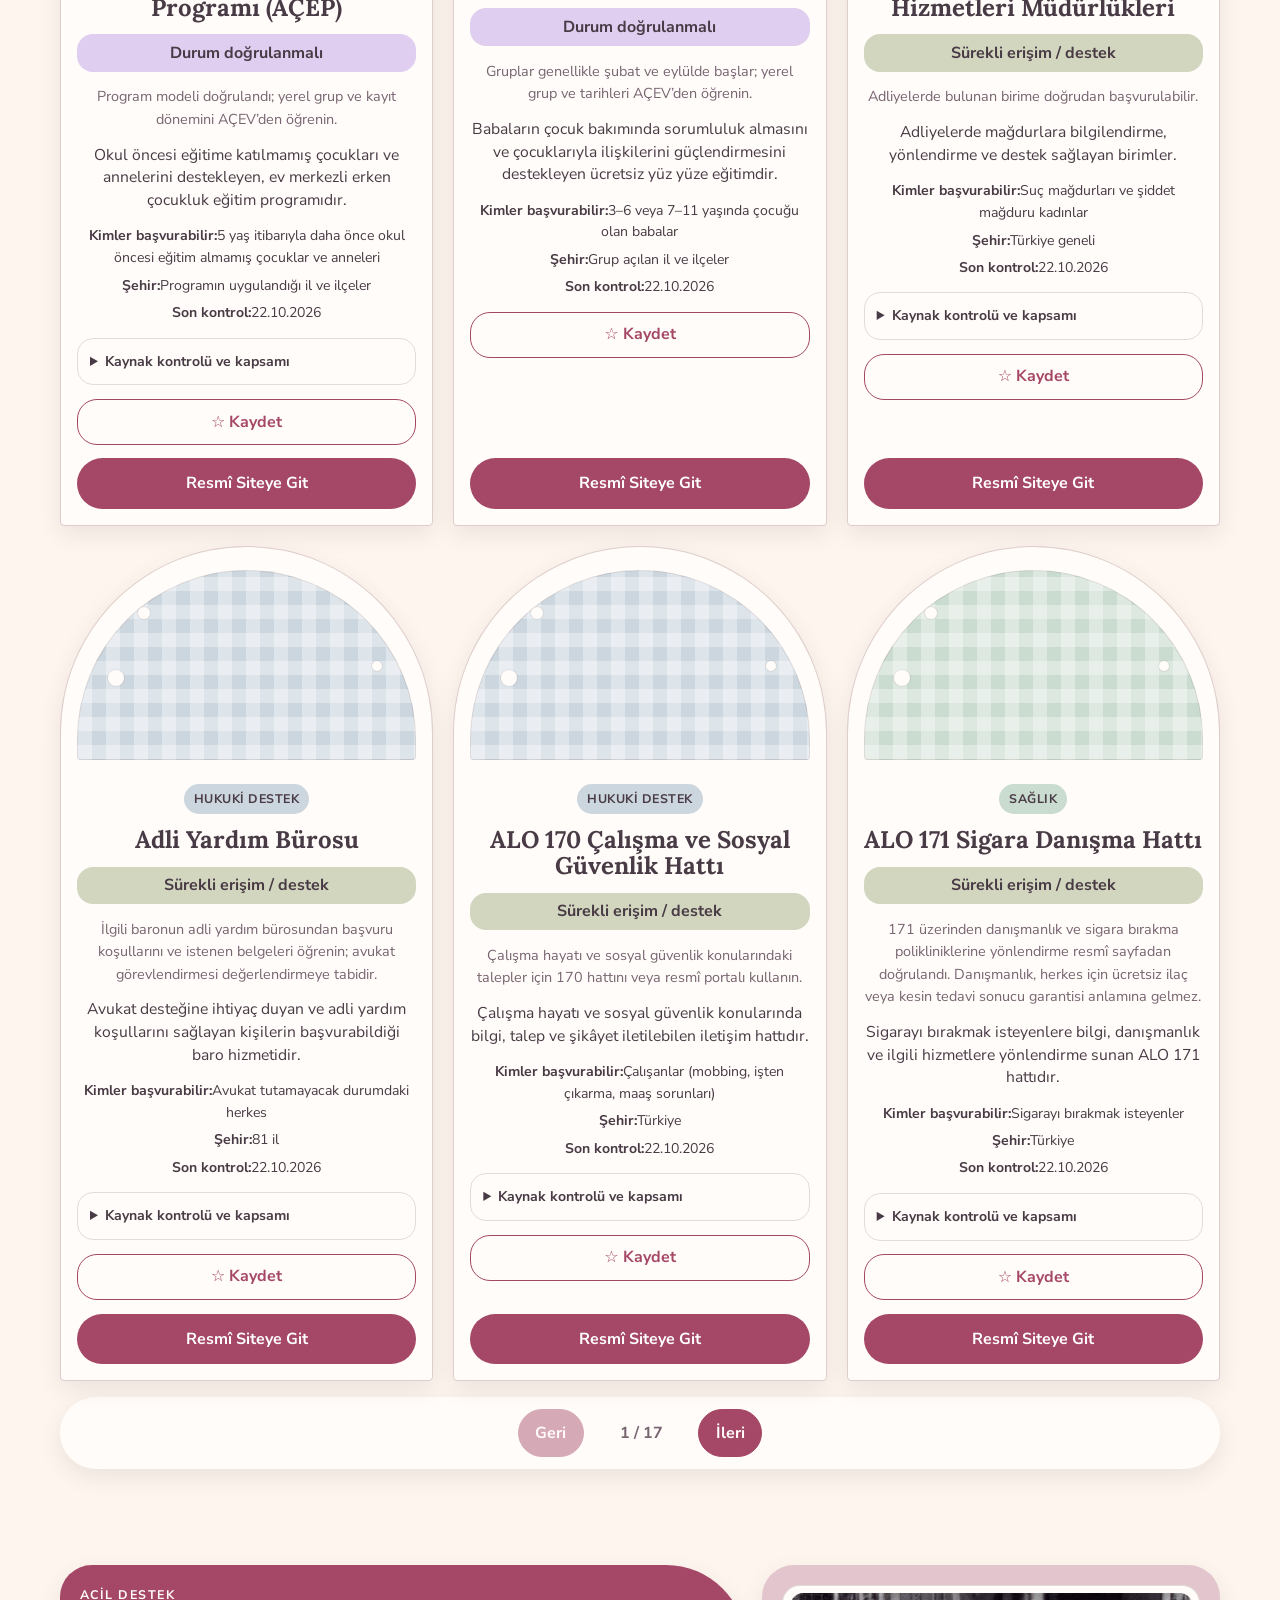
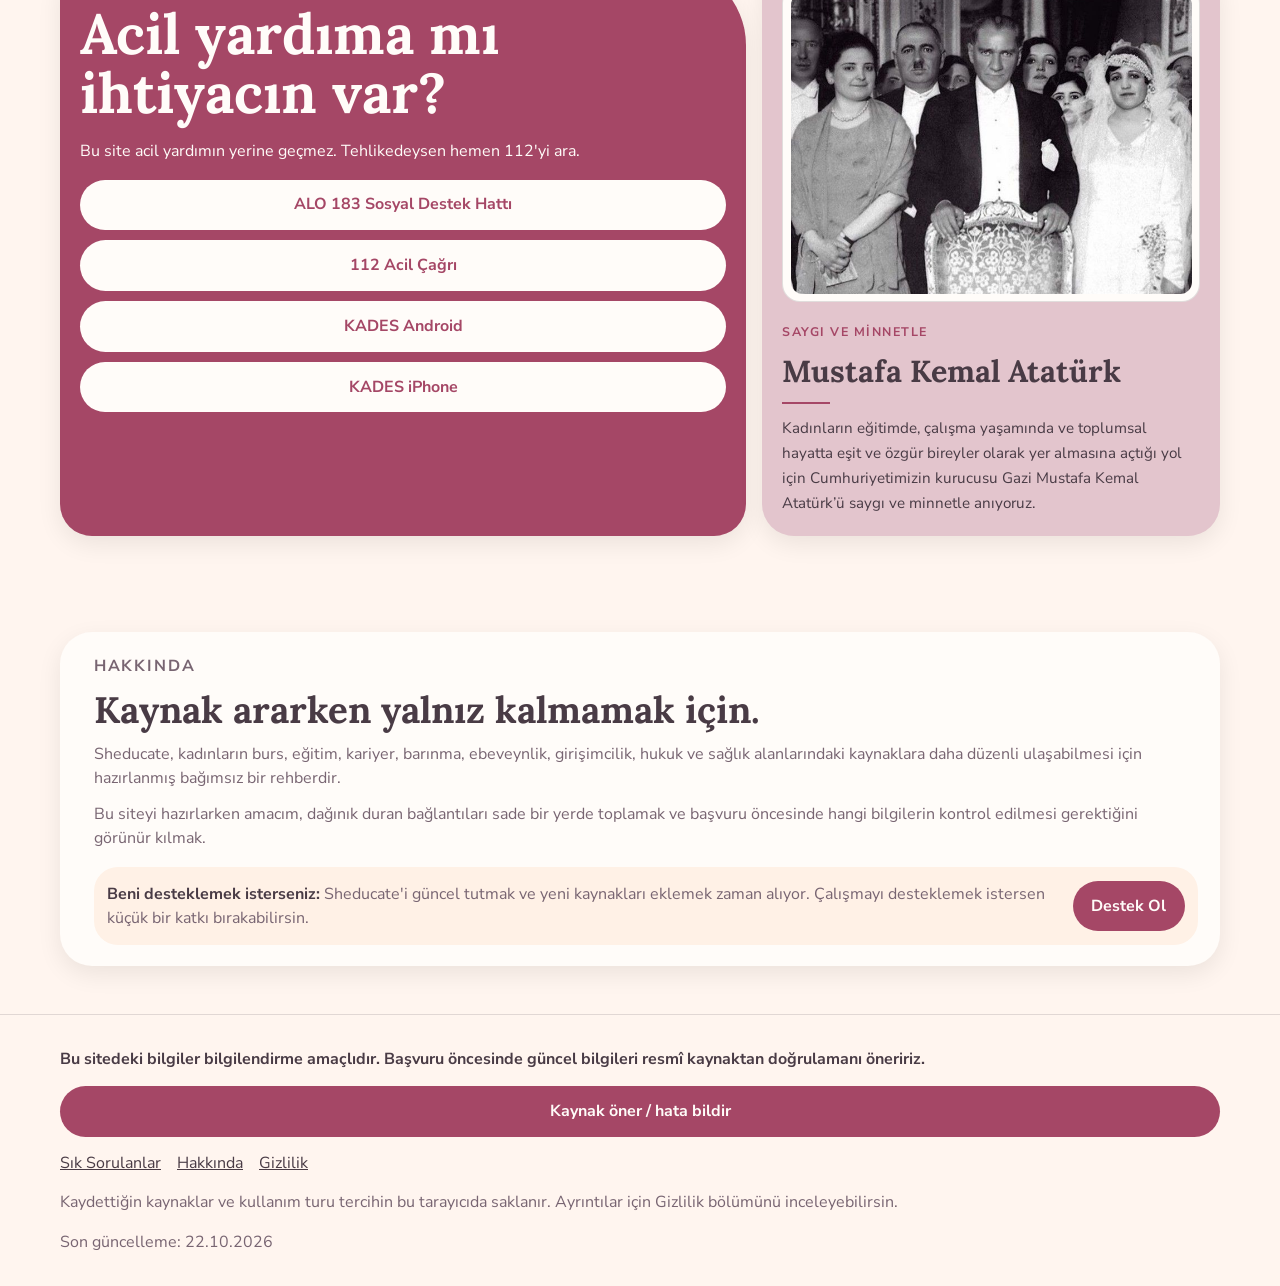
==== commit d4e1d2d7: "Design changes." ====
--- a/index.html
+++ b/index.html
@@ -23,7 +23,7 @@
   <meta name="twitter:description" content="Doğru kaynak, doğru zamanda. Türkiye’de kadınlara yönelik burs, eğitim, kariyer ve destek olanaklarını tek bir rehberde keşfet.">
   <meta name="twitter:image" content="https://diclecoban.github.io/ShEducate/assets/social/sheducate-paylasim.jpg">
   <meta name="twitter:image:alt" content="Pastel renkli kadın figürleri ve Sheducate: Doğru kaynak, doğru zamanda. Kadınlar için kaynak rehberi.">
-  <link rel="stylesheet" href="style.css?v=20261022-20">
+  <link rel="stylesheet" href="style.css?v=20261022-26">
 </head>
 <body id="sayfa-basi">
   <a class="skip-link" href="#icerik">İçeriğe geç</a>
@@ -177,10 +177,6 @@
     </section>
 
     <section id="kaynak-arama" class="resource-section container" aria-label="Arama ve kaynak listesi">
-      <aside class="update-note" aria-label="Güncellik ve başvuru bilgisi">
-        <strong>Başvuru bilgileri haftalık olarak güncellenir.</strong>
-        <p>Bilgilerde hata veya değişiklik olabilir. Başvuru yapmadan önce güncel tarihleri, koşulları ve başvuru durumunu ilgili kurumun resmî sitesinden kontrol etmeni öneririz.</p>
-      </aside>
       <div class="search-box">
         <label for="arama">Kaynak ara</label>
         <div class="search-field">
@@ -220,12 +216,11 @@
             </select>
           </label>
         </div>
-        <p class="filter-help">Şehir seçiminde o şehre özel ve Türkiye genelindeki kaynaklar gösterilir. Bölgesi belirsiz kaynaklar tüm konumlarda görünür.</p>
         <label class="expired-toggle">
           <input id="kaydedilenler-filtre" type="checkbox">
           <span>Yalnızca kaydettiklerim (<span id="kayit-sayisi">0</span>)</span>
         </label>
-        <p class="filter-help" id="kayit-bilgisi" role="status">Kaydettiklerin yalnızca bu tarayıcıda tutulur. Tarayıcı verileri temizlenirse silinir.</p>
+        <p class="visually-hidden" id="kayit-bilgisi" role="status"></p>
         <label class="expired-toggle">
           <input id="suresi-gecenleri-goster" type="checkbox">
           <span>Kapalı / süresi geçen başvuruları da göster</span>
@@ -300,7 +295,7 @@
         <details><summary>Sheducate üzerinden başvuru yapabilir miyim?</summary><p>Sheducate bağımsız bir kaynak rehberidir. Başvurular, kaynak kartındaki bağlantıyla ulaşacağın ilgili kurumun kendi sitesinden yapılır. Son tarihleri, uygunluk koşullarını ve istenen belgeleri başvurmadan önce resmî kaynaktan kontrol edebilirsin.</p></details>
         <details><summary>Başvuru durumları ne anlama geliyor?</summary><p>“Başvurusu açık” güncel başvuru dönemi bulunan, “Sürekli erişim / destek” belirli bir başvuru dönemine bağlı olmayan kaynakları gösterir. “Başvurusu kapalı” dönemi sona eren kaynaklar içindir. “Durum doğrulanmalı” ise güncel başvuru durumunun kesinleştirilemediğini belirtir. Sürekli erişim etiketi, her zaman başvuru kabul edildiği veya kontenjan garantisi olduğu anlamına gelmez.</p></details>
         <details><summary>Bilgiler ne sıklıkla güncelleniyor?</summary><p>Başvuru bilgileri haftalık olarak gözden geçirilir. Kurumlar koşulları ve tarihleri değiştirebilir; kaynakların son kontrol tarihleri farklılık gösterebilir. Varsa kartın ayrıntılarındaki son kontrol tarihini ve doğrulama notunu inceleyebilirsin. Başvuru öncesinde kurumun resmî sitesindeki güncel bilgileri de kontrol etmeni öneririz.</p></details>
-        <details><summary>Aradığım kaynağı nasıl bulabilirim?</summary><p>Kategori seçebilir, anahtar kelimeyle arayabilir ve başvuru durumu ya da şehir / erişim filtrelerini kullanabilirsin. Şehir filtresi seçtiğin şehre özel kaynaklarla Türkiye genelindeki kaynakları birlikte gösterir. Kapanan dönemleri incelemek için “Kapalı / süresi geçen başvuruları da göster” seçeneğini açabilirsin.</p></details>
+        <details><summary>Aradığım kaynağı nasıl bulabilirim?</summary><p>Kategori seçebilir, anahtar kelimeyle arayabilir ve başvuru durumu ya da şehir / erişim filtrelerini kullanabilirsin. Şehir filtresi seçtiğin şehre özel kaynaklarla Türkiye genelindeki kaynakları birlikte gösterir. Bölgesi belirsiz kaynaklar tüm konumlarda görünür. Kapanan dönemleri incelemek için “Kapalı / süresi geçen başvuruları da göster” seçeneğini açabilirsin.</p></details>
         <details><summary>Kaydettiğim kaynaklar neden başka cihazda görünmüyor?</summary><p>Kaynaklar hesabına değil, kullandığın tarayıcıya kaydedilir. Aynı cihazda “Yalnızca kaydettiklerim” seçeneğiyle listeleyebilirsin. Tarayıcı verilerini temizlemek kayıtlarını siler; başka cihaz veya tarayıcıya otomatik aktarılmazlar.</p></details>
         <details><summary>Rehberi kullanmak ücretsiz mi?</summary><p>Sheducate rehberini kullanmak ücretsizdir. Listelenen her programın ücretsiz olduğu anlamına gelmez; ücret, kredi, geri ödeme veya diğer koşulları ilgili kurumun sitesinden inceleyebilirsin.</p></details>
         <details><summary>Hata bildirebilir veya kaynak önerebilir miyim?</summary><p>Evet. <a href="#kaynak-oner">Kaynak öner / hata bildir</a> bağlantısından formu açabilirsin. İlgili kaynağın adını, resmî bağlantısını ve düzeltilmesi gereken bilgiyi paylaşman kontrolü kolaylaştırır. Gizliliğini korumak için form üzerinden kimlik belgesi veya hassas bilgi göndermemeni rica ederiz.</p></details>
@@ -337,6 +332,6 @@
     </div>
   </footer>
   <script src="data.js?v=20261022-23"></script>
-  <script src="script.js?v=20261022-20"></script>
+  <script src="script.js?v=20261022-28"></script>
 </body>
 </html>
--- a/style.css
+++ b/style.css
@@ -1,6 +1,6 @@
 @import url("css/base.css?v=20261022-15");
 @import url("css/header-hero.css?v=20261022-15");
-@import url("css/sections-controls.css?v=20261022-18");
-@import url("css/resource-cards.css?v=20261022-15");
+@import url("css/sections-controls.css?v=20261022-19");
+@import url("css/resource-cards.css?v=20261022-20");
 @import url("css/support-footer.css?v=20261022-20");
 @import url("css/responsive-print.css?v=20261022-15");
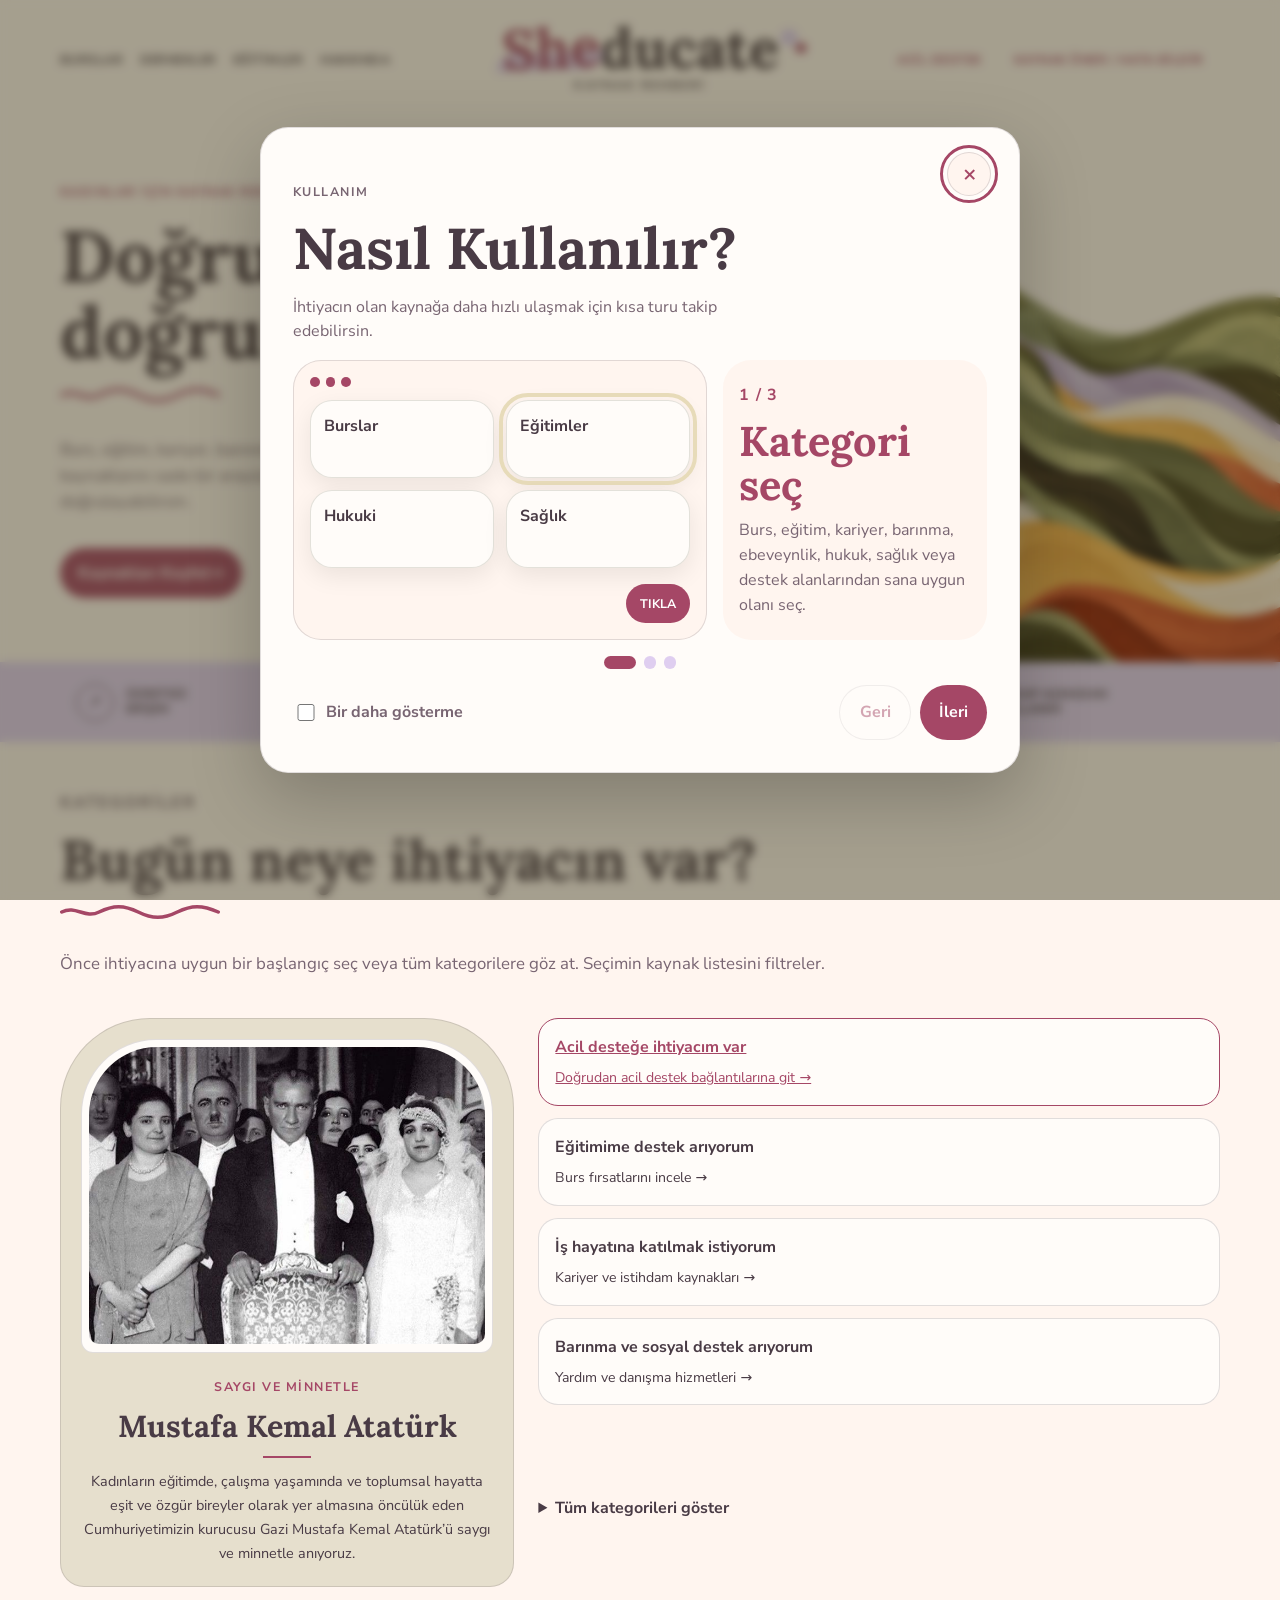
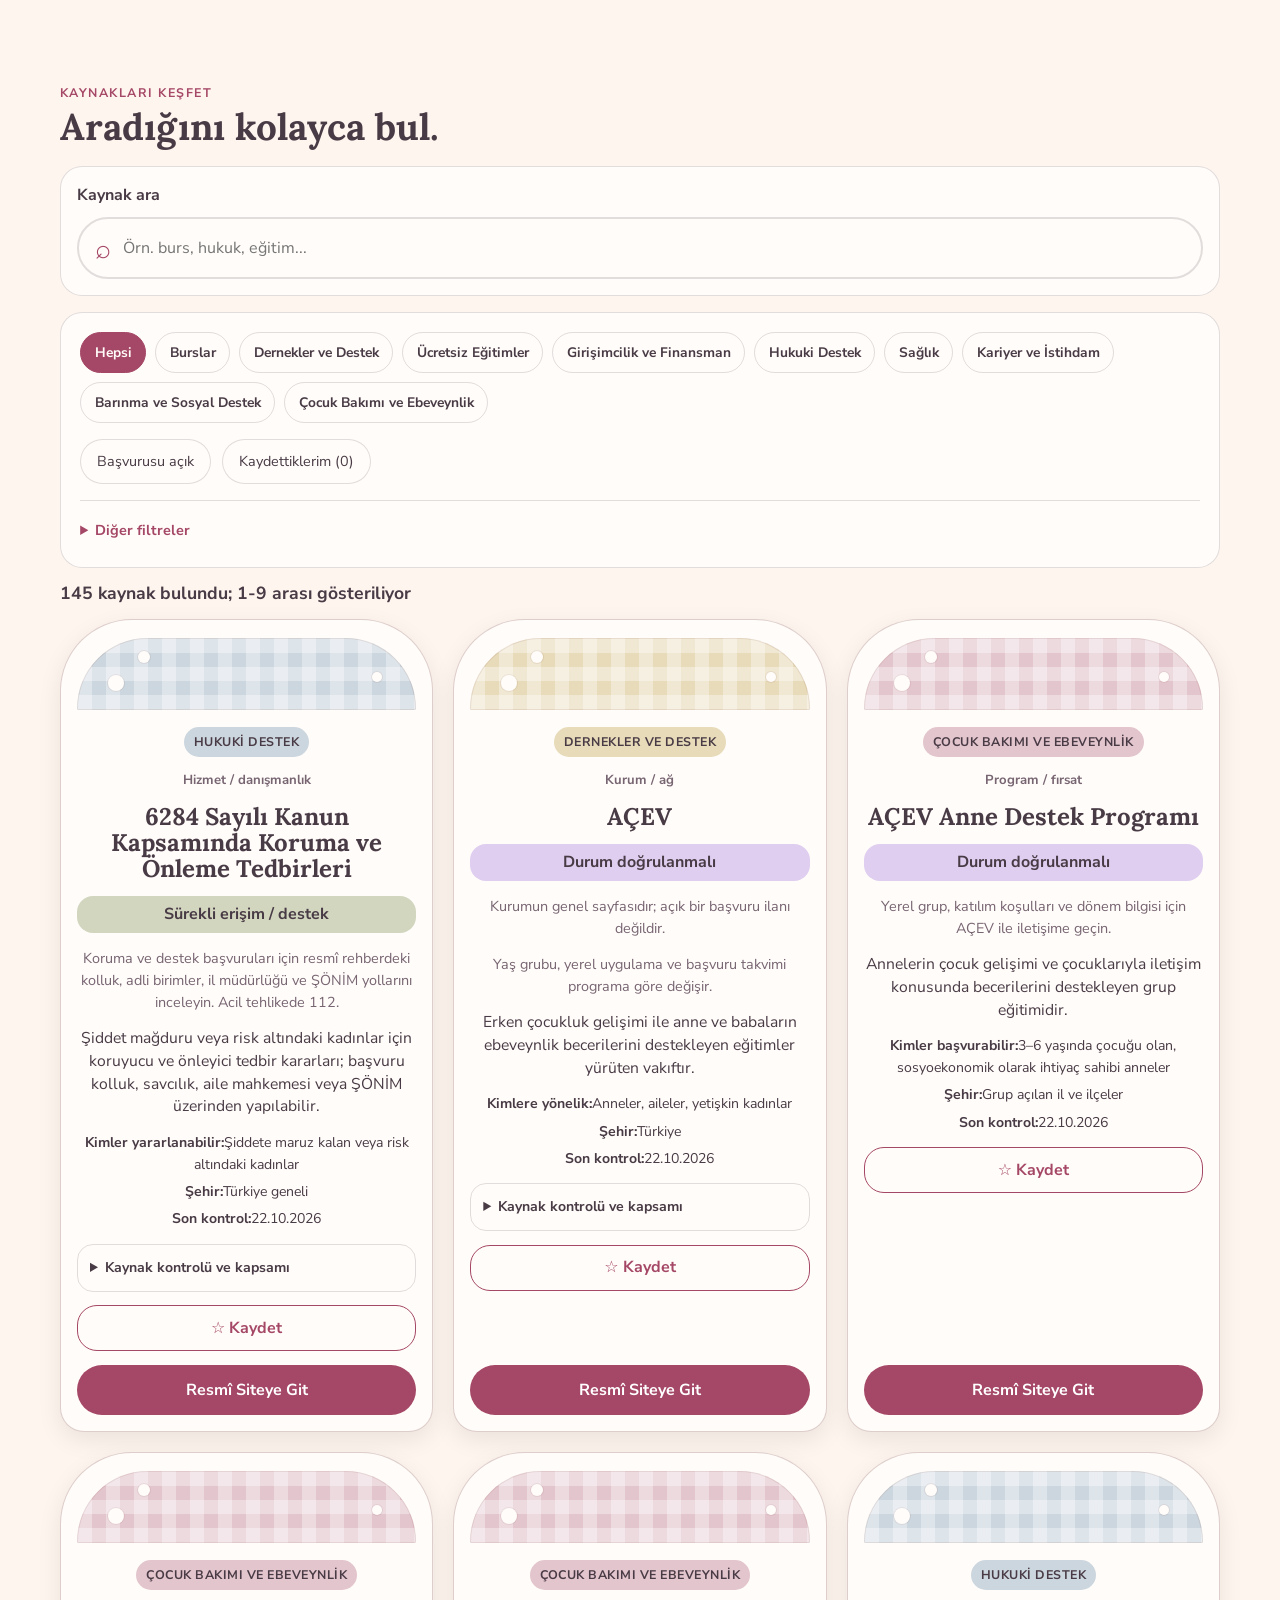
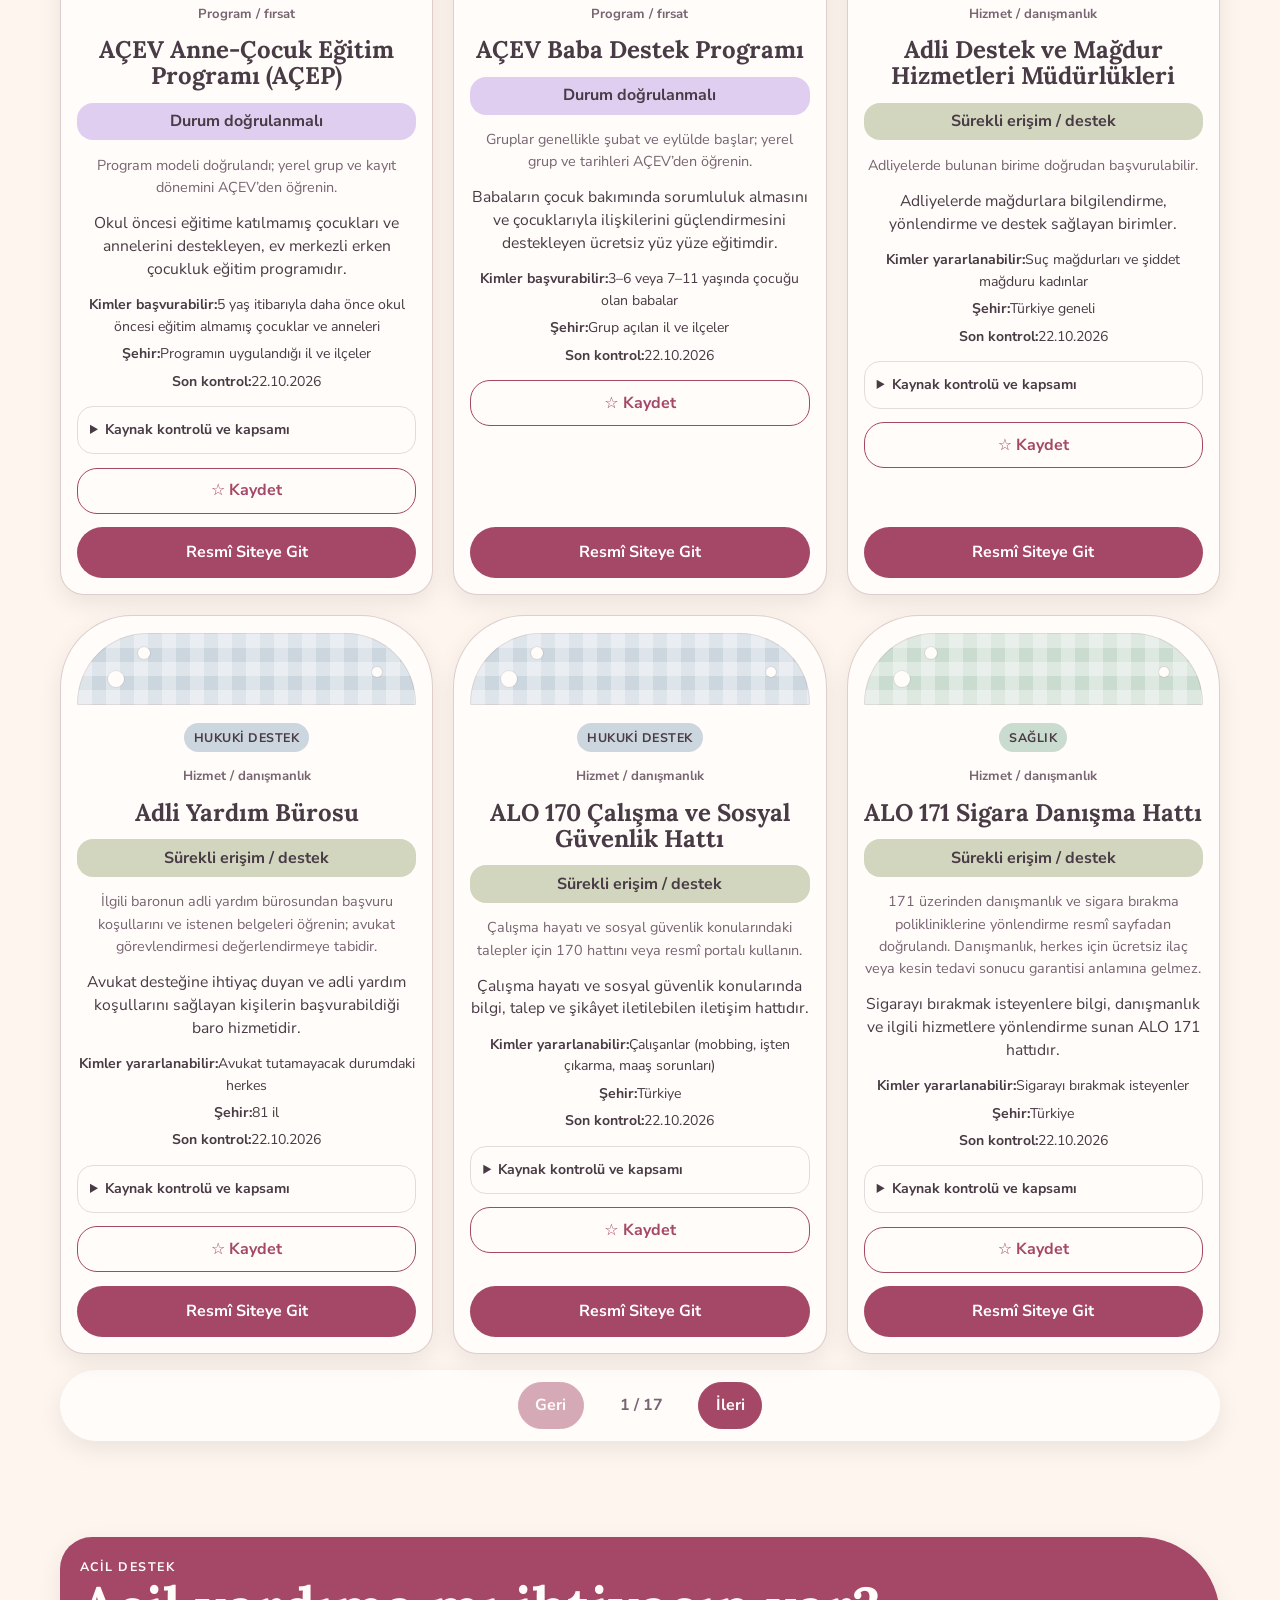
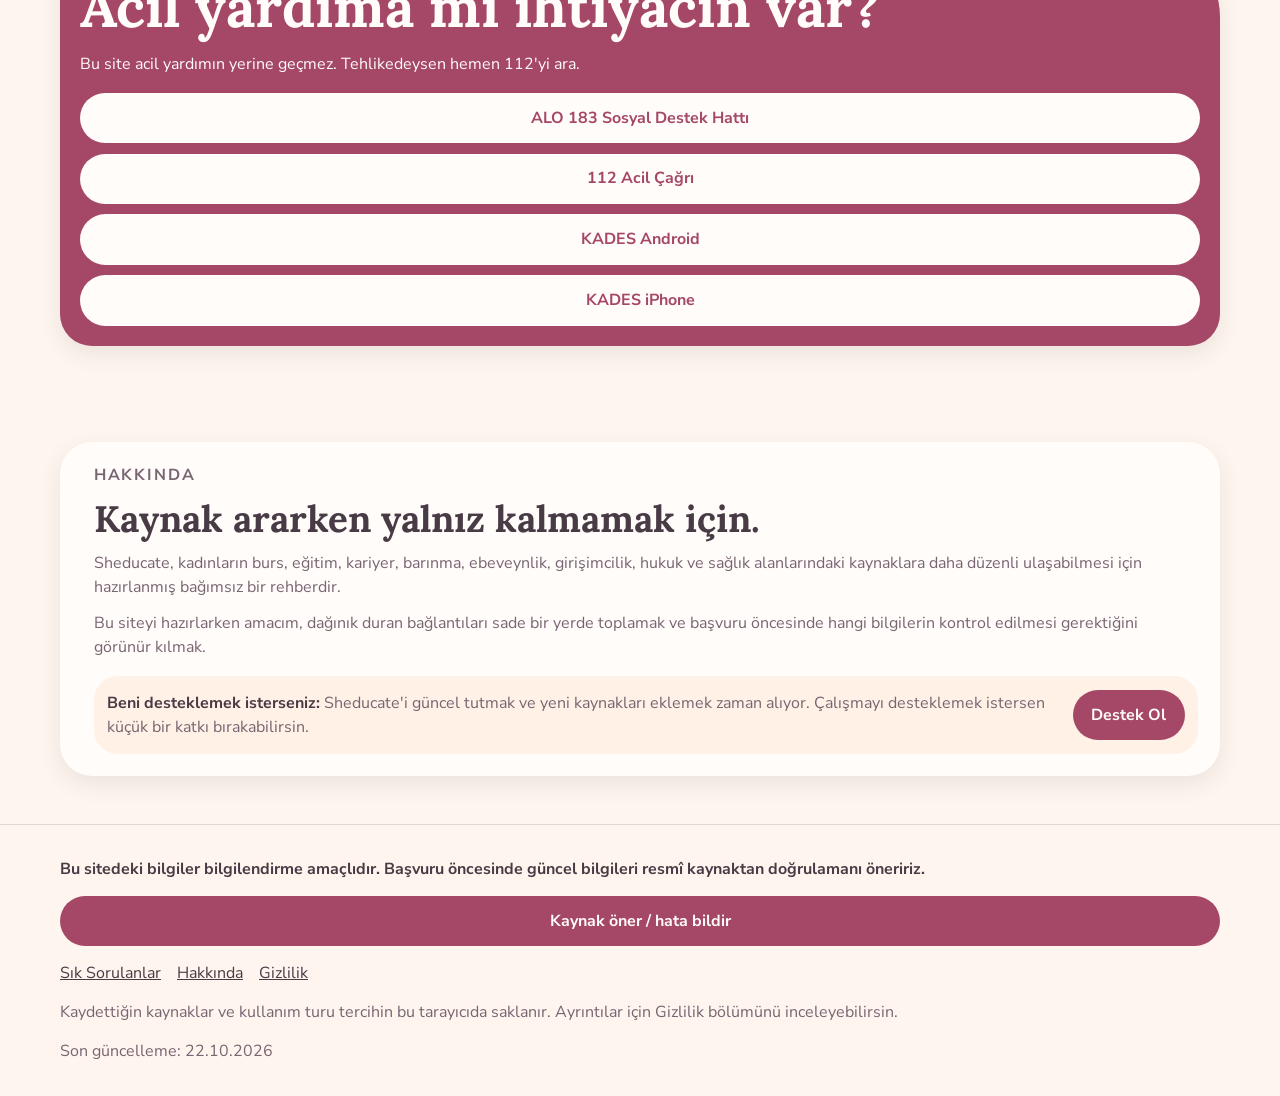
==== commit 246b595f: "design changes 2" ====
--- a/index.html
+++ b/index.html
@@ -23,7 +23,7 @@
   <meta name="twitter:description" content="Doğru kaynak, doğru zamanda. Türkiye’de kadınlara yönelik burs, eğitim, kariyer ve destek olanaklarını tek bir rehberde keşfet.">
   <meta name="twitter:image" content="https://diclecoban.github.io/ShEducate/assets/social/sheducate-paylasim.jpg">
   <meta name="twitter:image:alt" content="Pastel renkli kadın figürleri ve Sheducate: Doğru kaynak, doğru zamanda. Kadınlar için kaynak rehberi.">
-  <link rel="stylesheet" href="style.css?v=20261022-26">
+  <link rel="stylesheet" href="style.css?v=20261023-3">
 </head>
 <body id="sayfa-basi">
   <a class="skip-link" href="#icerik">İçeriğe geç</a>
@@ -148,21 +148,43 @@
       <div class="container feature-inner">
         <div><span aria-hidden="true">↗</span><strong>Ücretsiz<br>Erişim</strong></div>
         <div><span aria-hidden="true">⌁</span><strong>Resmî<br>Kaynaklar</strong></div>
-        <div><span aria-hidden="true">✓</span><strong>Düzenli<br>Kontrol</strong></div>
-        <div><span aria-hidden="true">○</span><strong>Kişisel Veri<br>Toplanmaz</strong></div>
-      </div>
-    </section>
-
-    <section id="kategori-bolumu" class="category-section container" aria-labelledby="kategori-baslik">
+        <div><span aria-hidden="true">✓</span><strong>Kontrol Bilgisi<br>Görünür</strong></div>
+        <div><span aria-hidden="true">○</span><strong>Hesap Açmadan<br>Kullanım</strong></div>
+      </div>
+    </section>
+
+    <section id="kategori-bolumu" class="category-section category-with-tribute container" aria-labelledby="kategori-baslik">
       <div class="section-copy">
         <p class="eyebrow">Kategoriler</p>
-        <h2 id="kategori-baslik">Hepsi bir arada.</h2>
+        <h2 id="kategori-baslik">Bugün neye ihtiyacın var?</h2>
         <svg class="squiggle" viewBox="0 0 180 18" aria-hidden="true" focusable="false">
           <path d="M2 9 C18 1, 28 17, 44 9 S72 1, 88 9 S116 17, 132 9 S160 1, 178 9" />
         </svg>
-        <p>İhtiyacına göre bir kategori seç; aşağıdaki kaynak listesi otomatik filtrelensin.</p>
-      </div>
-
+        <p>Önce ihtiyacına uygun bir başlangıç seç veya tüm kategorilere göz at. Seçimin kaynak listesini filtreler.</p>
+      </div>
+
+    <section class="tribute-section" aria-labelledby="ataturk-tesekkur-baslik">
+      <div class="ataturk-tribute" aria-labelledby="ataturk-tesekkur-baslik">
+        <div class="tribute-photo-frame">
+          <img class="tribute-photo" src="assets/photos/ataturk-tarihi-fotograf.jpg" alt="Mustafa Kemal Atatürk’ün, çevresindeki kişilerle birlikte yer aldığı tarihî siyah-beyaz fotoğraf." width="720" height="886" loading="lazy" decoding="async">
+        </div>
+        <div class="tribute-copy">
+          <p class="eyebrow">Saygı ve minnetle</p>
+          <h3 id="ataturk-tesekkur-baslik">Mustafa Kemal Atatürk</h3>
+          <span class="tribute-divider" aria-hidden="true"></span>
+          <p>Kadınların eğitimde, çalışma yaşamında ve toplumsal hayatta eşit ve özgür bireyler olarak yer almasına öncülük eden Cumhuriyetimizin kurucusu Gazi Mustafa Kemal Atatürk’ü saygı ve minnetle anıyoruz.</p>
+        </div>
+      </div>
+    </section>
+
+      <div class="need-start" aria-label="İhtiyacına göre başla">
+        <a class="need-urgent" href="#acil-destek-baslik">Acil desteğe ihtiyacım var <span>Doğrudan acil destek bağlantılarına git →</span></a>
+        <button type="button" data-start-category="burslar">Eğitimime destek arıyorum <span>Burs fırsatlarını incele →</span></button>
+        <button type="button" data-start-category="kariyer">İş hayatına katılmak istiyorum <span>Kariyer ve istihdam kaynakları →</span></button>
+        <button type="button" data-start-category="barinma">Barınma ve sosyal destek arıyorum <span>Yardım ve danışma hizmetleri →</span></button>
+      </div>
+      <details class="all-categories">
+        <summary>Tüm kategorileri göster</summary>
       <div class="category-cards" aria-label="Kategori kartları">
         <button class="category-card" type="button" data-category-card="burslar"><span aria-hidden="true">✦</span><strong>Burslar</strong><small>Öğrenci destekleri</small><b aria-hidden="true">+</b></button>
         <button class="category-card" type="button" data-category-card="dernekler"><span aria-hidden="true">◇</span><strong>Dernekler</strong><small>Dayanışma ve destek</small><b aria-hidden="true">+</b></button>
@@ -174,9 +196,14 @@
         <button class="category-card" type="button" data-category-card="barinma"><span aria-hidden="true">⌂</span><strong>Barınma ve Sosyal Destek</strong><small>Konut ve aile destekleri</small><b aria-hidden="true">+</b></button>
         <button class="category-card" type="button" data-category-card="ebeveynlik"><span aria-hidden="true">♡</span><strong>Çocuk Bakımı ve Ebeveynlik</strong><small>Kreş ve ebeveyn programları</small><b aria-hidden="true">+</b></button>
       </div>
+      </details>
     </section>
 
     <section id="kaynak-arama" class="resource-section container" aria-label="Arama ve kaynak listesi">
+      <div class="filter-heading">
+        <p class="eyebrow">Kaynakları keşfet</p>
+        <h2>Aradığını kolayca bul.</h2>
+      </div>
       <div class="search-box">
         <label for="arama">Kaynak ara</label>
         <div class="search-field">
@@ -198,8 +225,32 @@
           <button type="button" class="filter-button" data-category="barinma" aria-pressed="false">Barınma ve Sosyal Destek</button>
           <button type="button" class="filter-button" data-category="ebeveynlik" aria-pressed="false">Çocuk Bakımı ve Ebeveynlik</button>
         </div>
+        <div class="quick-row" role="group" aria-label="Hızlı filtreler">
+          <button type="button" class="quick-choice" data-quick="open" aria-pressed="false">Başvurusu açık</button>
+          <button type="button" class="quick-choice" data-quick="saved" aria-pressed="false">Kaydettiklerim (<span id="hizli-kayit-sayisi">0</span>)</button>
+        </div>
+        <details class="filter-extra">
+          <summary>Diğer filtreler</summary>
+          <div class="filter-extra-content">
+
         <div class="detail-filters">
-          <label for="basvuru-durumu">Başvuru durumu
+          <label for="sehir-filtre">Şehir / erişim
+            <select id="sehir-filtre">
+              <option value="hepsi">Tüm konumlar</option>
+              <option value="ulke">Türkiye geneli</option>
+              <option value="online">Çevrim içi</option>
+            </select>
+          </label>
+          <label for="kaynak-turu">Kaynak türü
+            <select id="kaynak-turu" aria-describedby="kaynak-turu-aciklama">
+              <option value="hepsi">Tüm kaynak türleri</option>
+              <option value="program">Program / fırsat</option>
+              <option value="kurum">Kurum / ağ</option>
+              <option value="hizmet">Hizmet / danışmanlık</option>
+              <option value="bilgi">Bilgi / öğrenme kaynağı</option>
+            </select>
+          </label>
+          <label for="basvuru-durumu">Başvuru / erişim durumu
             <select id="basvuru-durumu">
               <option value="hepsi">Tüm durumlar</option>
               <option value="acik">Başvurusu açık</option>
@@ -208,23 +259,25 @@
               <option value="belirsiz">Durum doğrulanmalı</option>
             </select>
           </label>
-          <label for="sehir-filtre">Şehir / erişim
-            <select id="sehir-filtre">
-              <option value="hepsi">Tüm konumlar</option>
-              <option value="ulke">Türkiye geneli</option>
-              <option value="online">Çevrim içi</option>
-            </select>
-          </label>
+
         </div>
         <label class="expired-toggle">
           <input id="kaydedilenler-filtre" type="checkbox">
           <span>Yalnızca kaydettiklerim (<span id="kayit-sayisi">0</span>)</span>
         </label>
-        <p class="visually-hidden" id="kayit-bilgisi" role="status"></p>
         <label class="expired-toggle">
           <input id="suresi-gecenleri-goster" type="checkbox">
           <span>Kapalı / süresi geçen başvuruları da göster</span>
         </label>
+
+            <p class="resource-type-help" id="kaynak-turu-aciklama">Program / fırsat belirli bir desteği, kurum / ağ ise kuruluşun genel sayfasını gösterir. Kaynak türü, başvurunun açık olduğu anlamına gelmez.</p>
+          </div>
+        </details>
+      </div>
+        <p class="visually-hidden" id="kayit-bilgisi" role="status"></p>
+      <div class="active-filter-summary" id="aktif-filtreler" hidden>
+        <div class="filter-chips" id="filtre-etiketleri" aria-label="Seçili filtreler"></div>
+        <button type="button" class="clear-all" id="secimleri-temizle">Seçimleri temizle</button>
       </div>
 
       <section class="results-head" aria-live="polite" aria-atomic="true">
@@ -248,7 +301,7 @@
     <section class="urgent-section container" aria-labelledby="acil-destek-baslik">
       <div class="urgent-main">
         <p class="eyebrow">Acil destek</p>
-        <h2 id="acil-destek-baslik">Acil yardıma mı ihtiyacın var?</h2>
+        <h2 id="acil-destek-baslik" tabindex="-1">Acil yardıma mı ihtiyacın var?</h2>
         <p>Bu site acil yardımın yerine geçmez. Tehlikedeysen hemen 112'yi ara.</p>
         <div class="urgent-actions" aria-label="Acil destek bağlantıları">
           <a href="tel:183">ALO 183 Sosyal Destek Hattı</a>
@@ -257,17 +310,7 @@
           <a href="https://apps.apple.com/tr/app/kades/id1360309770" target="_blank" rel="noopener noreferrer">KADES iPhone</a>
         </div>
       </div>
-      <aside class="urgent-side ataturk-tribute" aria-labelledby="ataturk-tesekkur-baslik">
-        <div class="tribute-photo-frame">
-          <img class="tribute-photo" src="assets/photos/ataturk-tarihi-fotograf.jpg" alt="Mustafa Kemal Atatürk’ün, çevresindeki kişilerle birlikte yer aldığı tarihî siyah-beyaz fotoğraf." width="720" height="886" loading="lazy" decoding="async">
-        </div>
-        <div class="tribute-copy">
-          <p class="eyebrow">Saygı ve minnetle</p>
-          <h3 id="ataturk-tesekkur-baslik">Mustafa Kemal Atatürk</h3>
-          <span class="tribute-divider" aria-hidden="true"></span>
-          <p>Kadınların eğitimde, çalışma yaşamında ve toplumsal hayatta eşit ve özgür bireyler olarak yer almasına açtığı yol için Cumhuriyetimizin kurucusu Gazi Mustafa Kemal Atatürk’ü saygı ve minnetle anıyoruz.</p>
-        </div>
-      </aside>
+
     </section>
 
     <section id="hakkinda" class="about-section container" aria-labelledby="hakkinda-baslik">
@@ -285,6 +328,8 @@
 
 
 
+
+
   </main>
 
     <dialog id="sik-sorulanlar" class="info-dialog" aria-labelledby="sss-baslik">
@@ -293,7 +338,7 @@
       <h2 id="sss-baslik">Sık Sorulanlar</h2>
       <div class="faq-list">
         <details><summary>Sheducate üzerinden başvuru yapabilir miyim?</summary><p>Sheducate bağımsız bir kaynak rehberidir. Başvurular, kaynak kartındaki bağlantıyla ulaşacağın ilgili kurumun kendi sitesinden yapılır. Son tarihleri, uygunluk koşullarını ve istenen belgeleri başvurmadan önce resmî kaynaktan kontrol edebilirsin.</p></details>
-        <details><summary>Başvuru durumları ne anlama geliyor?</summary><p>“Başvurusu açık” güncel başvuru dönemi bulunan, “Sürekli erişim / destek” belirli bir başvuru dönemine bağlı olmayan kaynakları gösterir. “Başvurusu kapalı” dönemi sona eren kaynaklar içindir. “Durum doğrulanmalı” ise güncel başvuru durumunun kesinleştirilemediğini belirtir. Sürekli erişim etiketi, her zaman başvuru kabul edildiği veya kontenjan garantisi olduğu anlamına gelmez.</p></details>
+        <details><summary>Başvuru durumları ne anlama geliyor?</summary><p>Kaynak türü ile başvuru durumu ayrı bilgilerdir. Bir kurumun listelenmesi, açık bir başvurusu olduğu anlamına gelmez. “Başvurusu açık” güncel başvuru dönemi bulunan, “Sürekli erişim / destek” belirli bir başvuru dönemine bağlı olmayan kaynakları gösterir. “Başvurusu kapalı” dönemi sona eren kaynaklar içindir. “Durum doğrulanmalı” ise güncel başvuru durumunun kesinleştirilemediğini belirtir. Sürekli erişim etiketi, her zaman başvuru kabul edildiği veya kontenjan garantisi olduğu anlamına gelmez.</p></details>
         <details><summary>Bilgiler ne sıklıkla güncelleniyor?</summary><p>Başvuru bilgileri haftalık olarak gözden geçirilir. Kurumlar koşulları ve tarihleri değiştirebilir; kaynakların son kontrol tarihleri farklılık gösterebilir. Varsa kartın ayrıntılarındaki son kontrol tarihini ve doğrulama notunu inceleyebilirsin. Başvuru öncesinde kurumun resmî sitesindeki güncel bilgileri de kontrol etmeni öneririz.</p></details>
         <details><summary>Aradığım kaynağı nasıl bulabilirim?</summary><p>Kategori seçebilir, anahtar kelimeyle arayabilir ve başvuru durumu ya da şehir / erişim filtrelerini kullanabilirsin. Şehir filtresi seçtiğin şehre özel kaynaklarla Türkiye genelindeki kaynakları birlikte gösterir. Bölgesi belirsiz kaynaklar tüm konumlarda görünür. Kapanan dönemleri incelemek için “Kapalı / süresi geçen başvuruları da göster” seçeneğini açabilirsin.</p></details>
         <details><summary>Kaydettiğim kaynaklar neden başka cihazda görünmüyor?</summary><p>Kaynaklar hesabına değil, kullandığın tarayıcıya kaydedilir. Aynı cihazda “Yalnızca kaydettiklerim” seçeneğiyle listeleyebilirsin. Tarayıcı verilerini temizlemek kayıtlarını siler; başka cihaz veya tarayıcıya otomatik aktarılmazlar.</p></details>
@@ -331,7 +376,7 @@
       <p id="site-guncelleme">Son güncelleme: -</p>
     </div>
   </footer>
-  <script src="data.js?v=20261022-23"></script>
-  <script src="script.js?v=20261022-28"></script>
+  <script src="data.js?v=20261023-1"></script>
+  <script src="script.js?v=20261023-3"></script>
 </body>
 </html>
--- a/style.css
+++ b/style.css
@@ -1,6 +1,6 @@
-@import url("css/base.css?v=20261022-15");
-@import url("css/header-hero.css?v=20261022-15");
-@import url("css/sections-controls.css?v=20261022-19");
-@import url("css/resource-cards.css?v=20261022-20");
-@import url("css/support-footer.css?v=20261022-20");
-@import url("css/responsive-print.css?v=20261022-15");
+@import url("css/base.css?v=20261023-1");
+@import url("css/header-hero.css?v=20261023-1");
+@import url("css/sections-controls.css?v=20261023-3");
+@import url("css/resource-cards.css?v=20261023-1");
+@import url("css/support-footer.css?v=20261023-2");
+@import url("css/responsive-print.css?v=20261023-1");
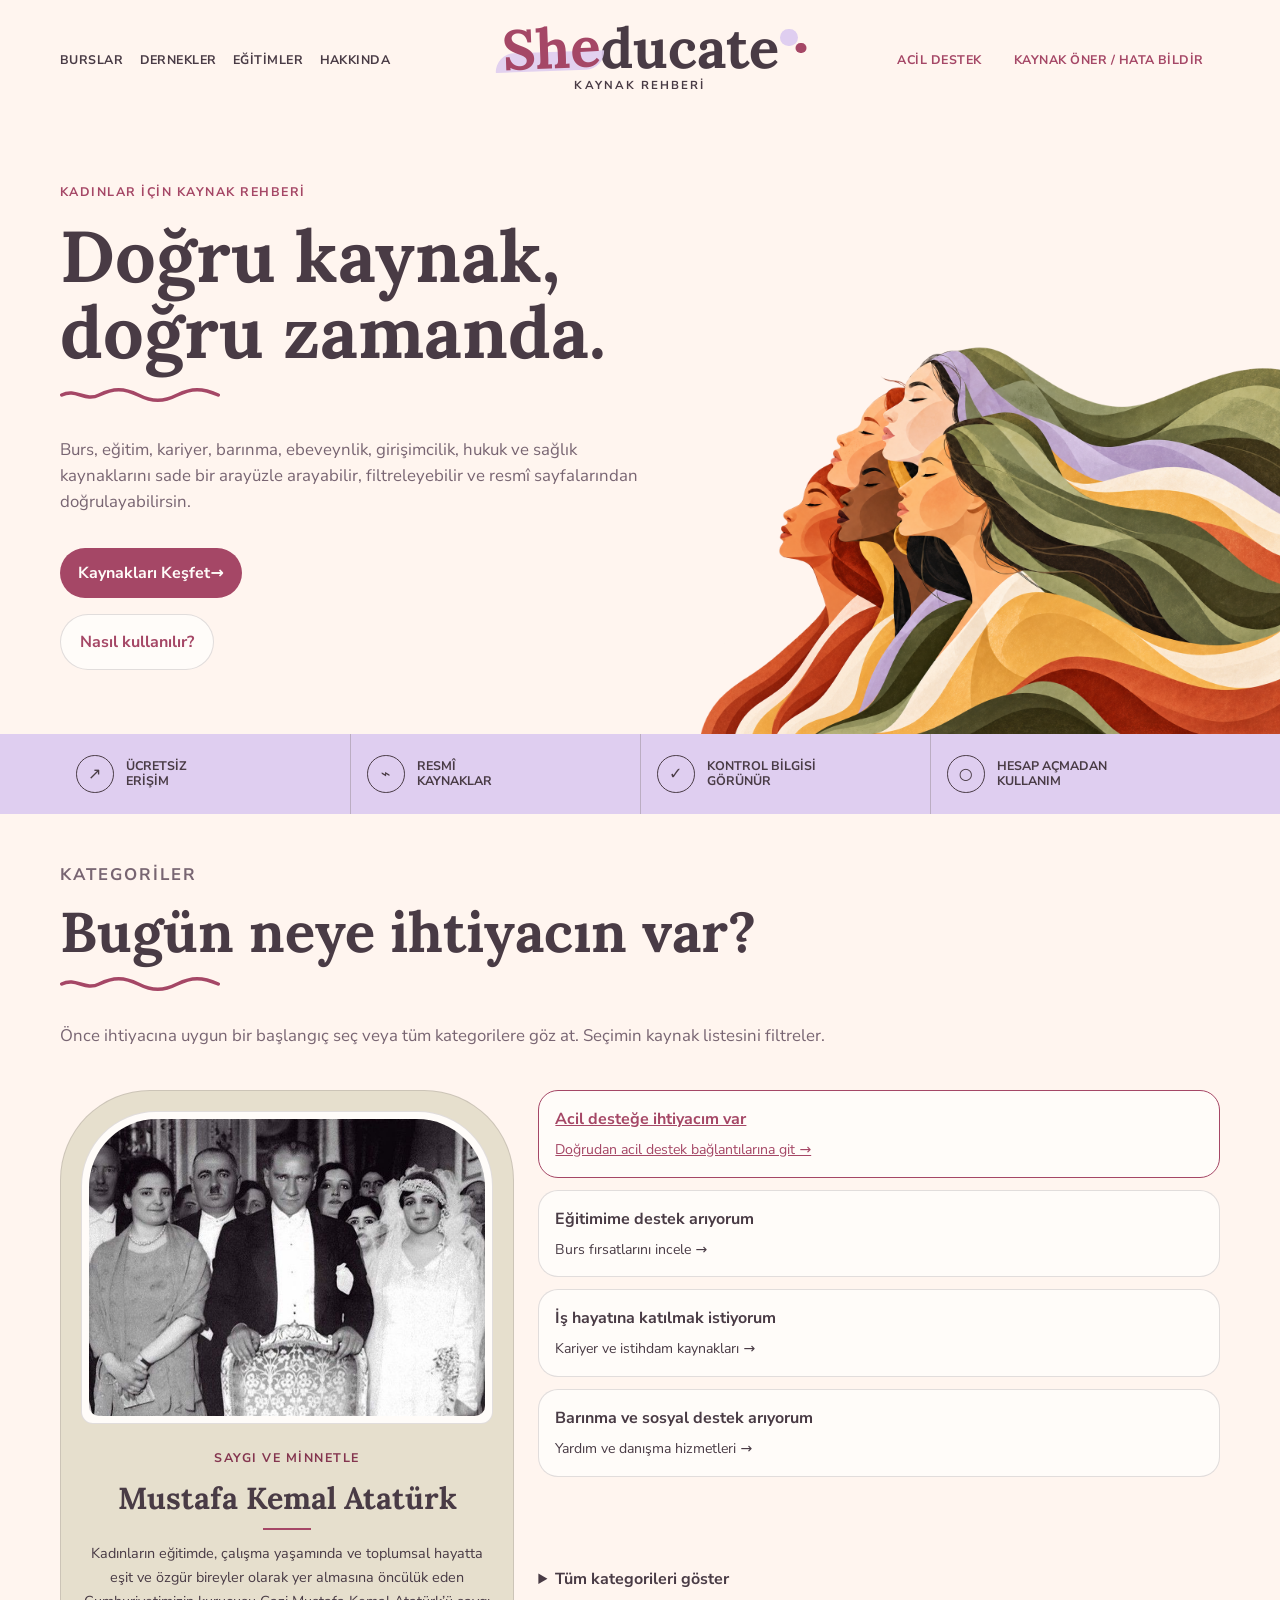
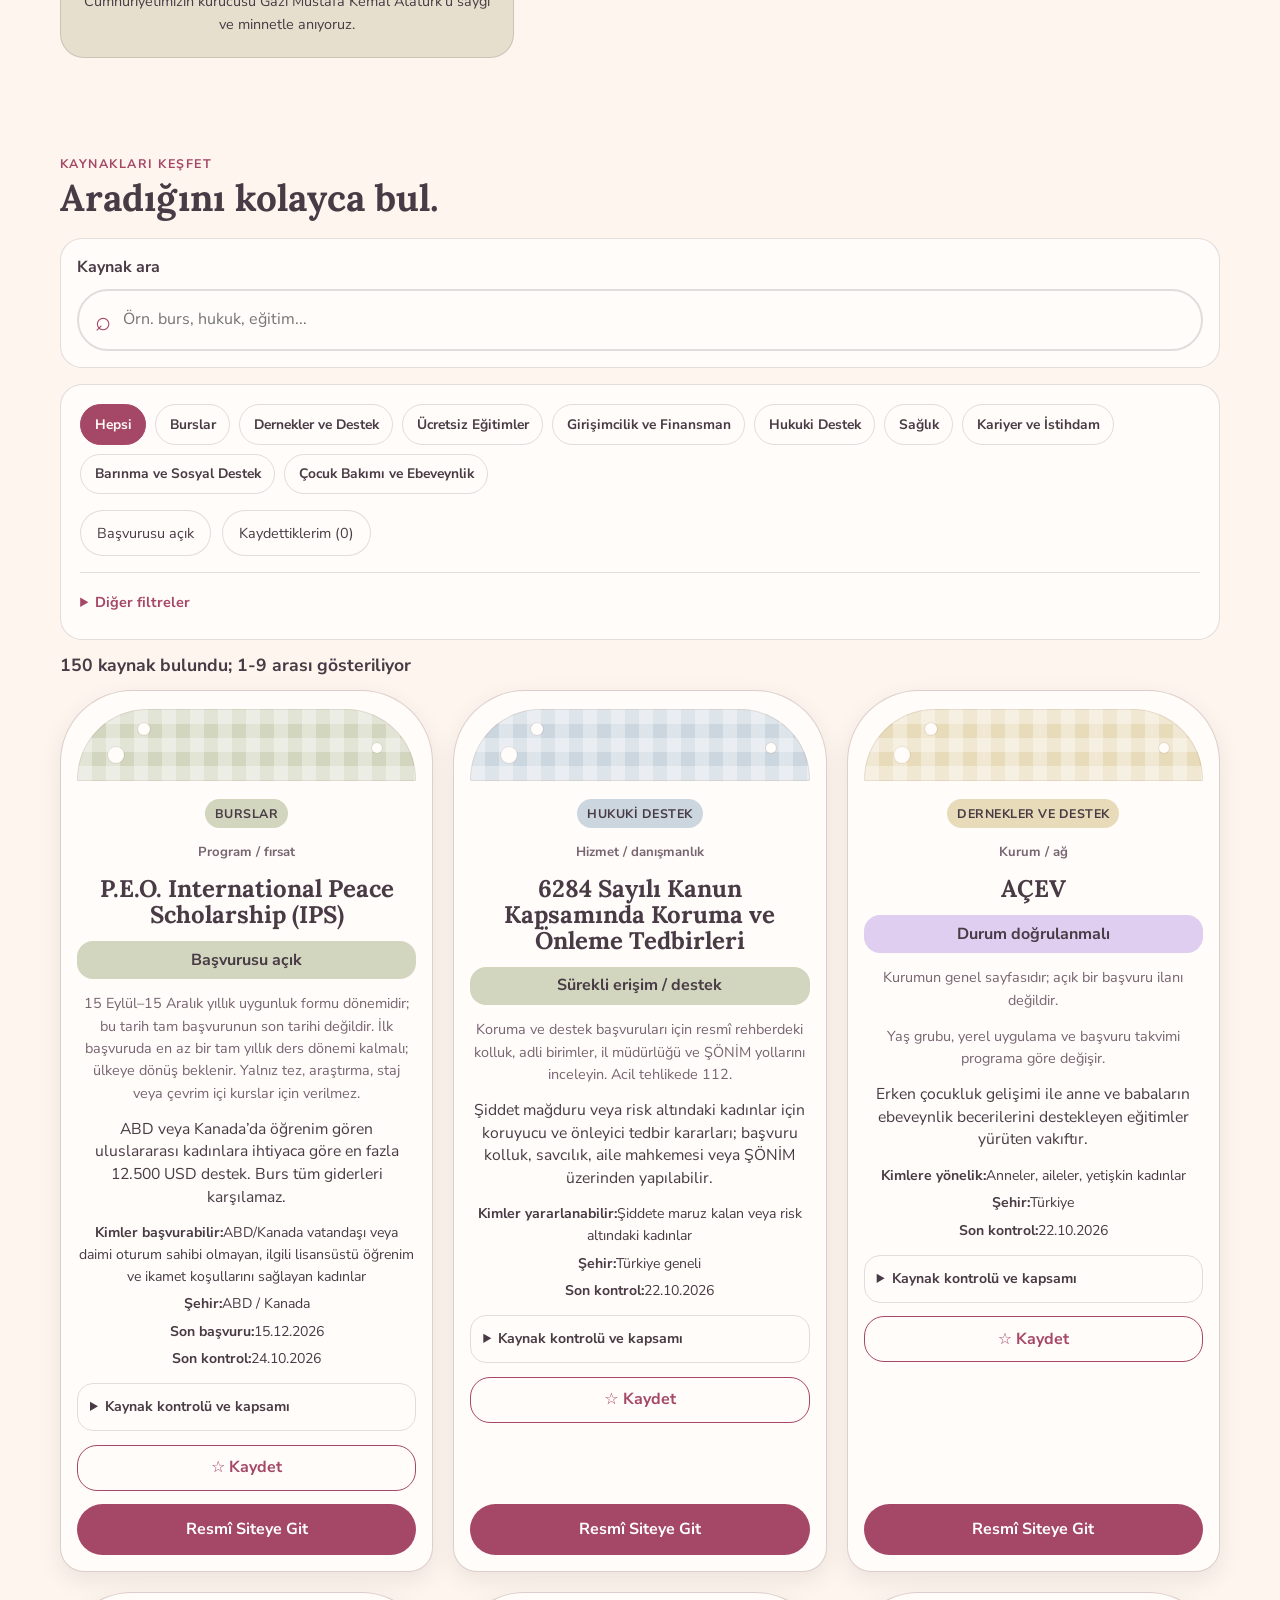
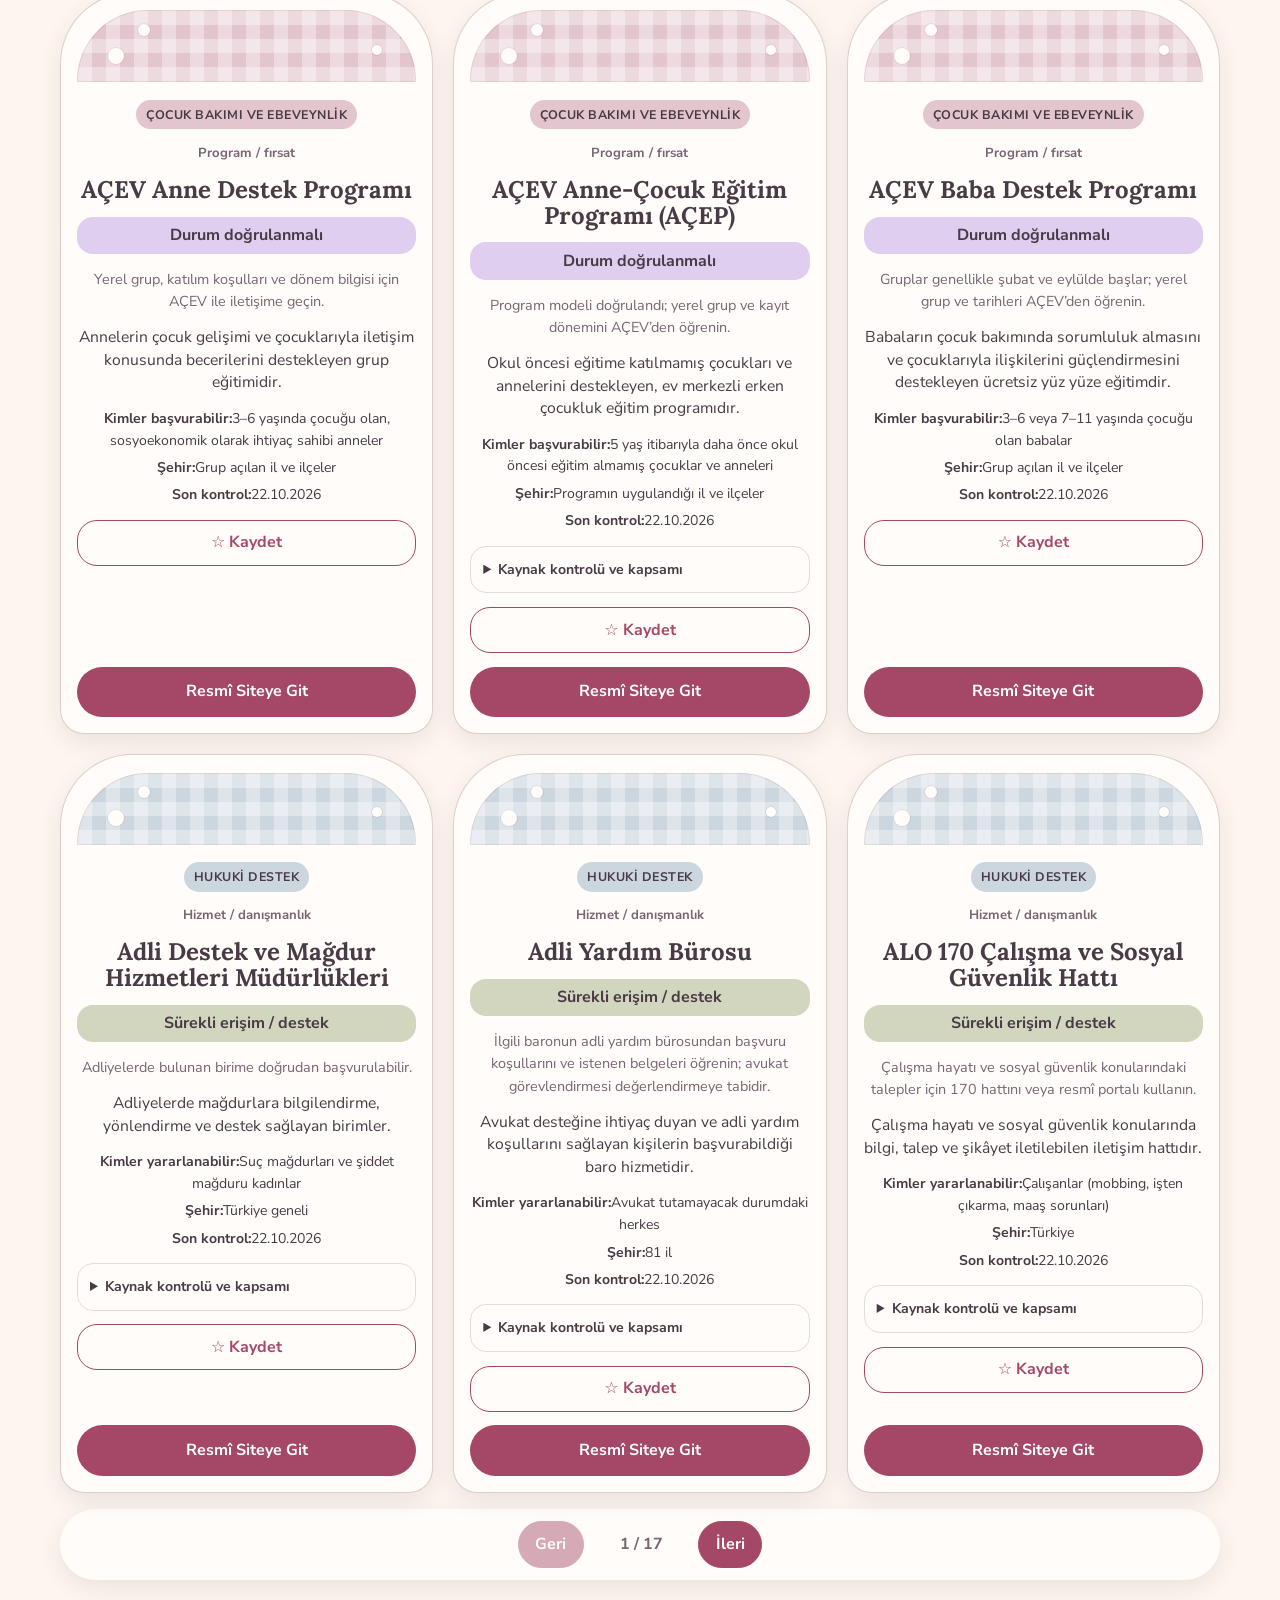
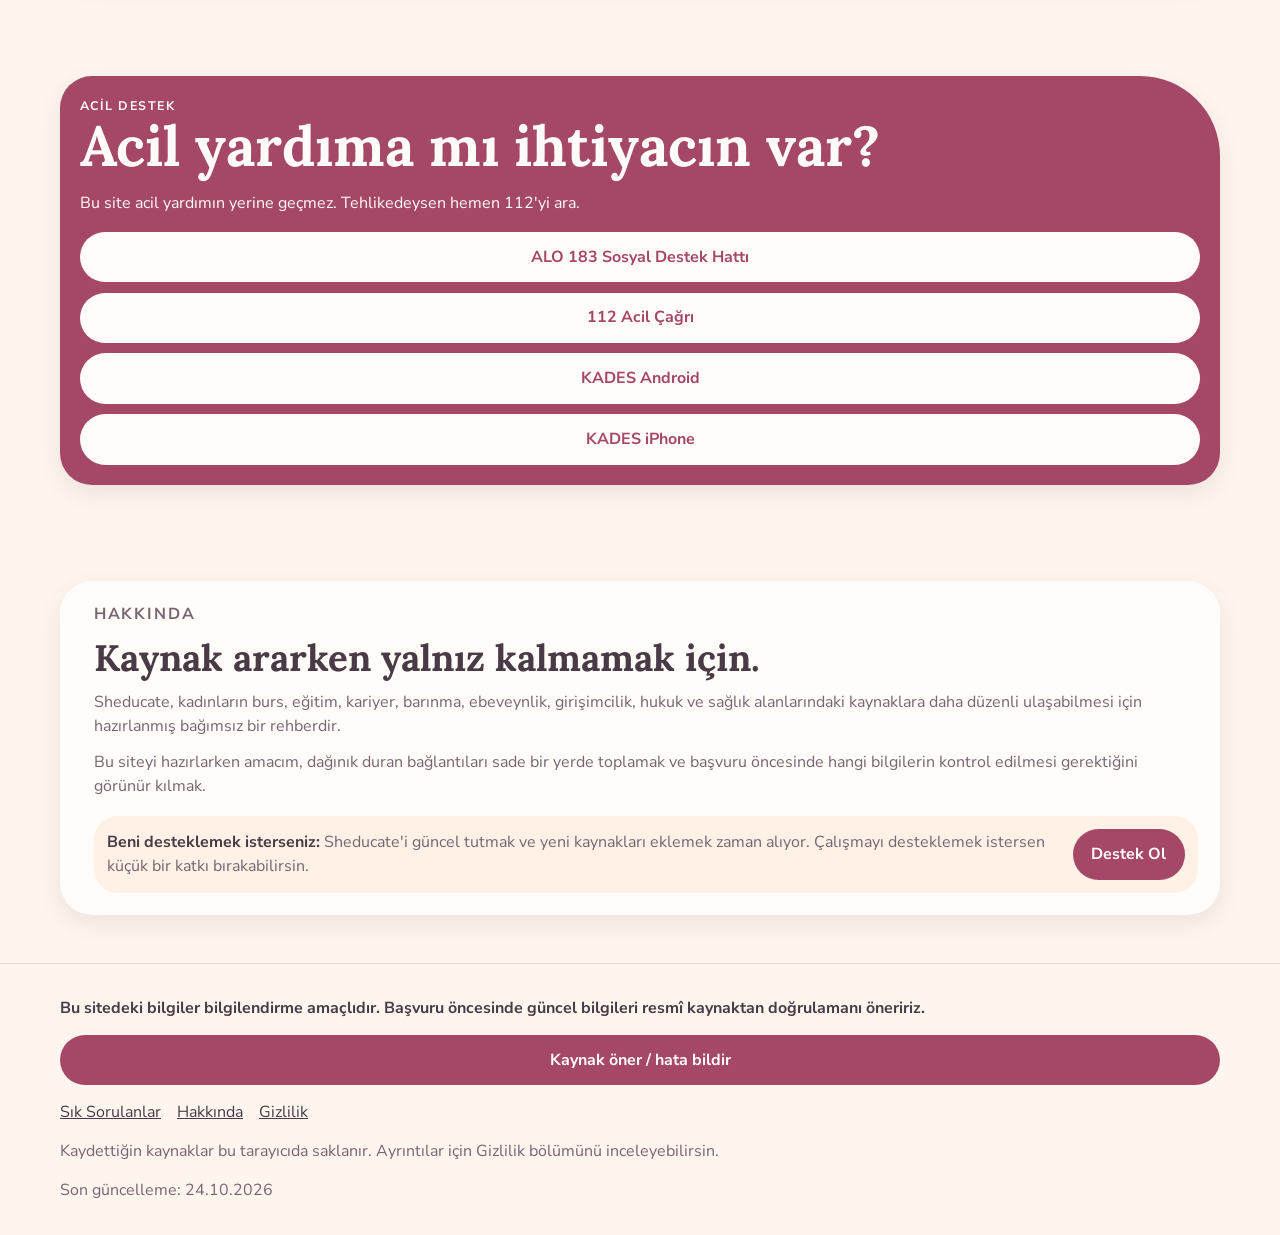
==== commit 257d2149: "Publish preparation" ====
--- a/index.html
+++ b/index.html
@@ -23,13 +23,12 @@
   <meta name="twitter:description" content="Doğru kaynak, doğru zamanda. Türkiye’de kadınlara yönelik burs, eğitim, kariyer ve destek olanaklarını tek bir rehberde keşfet.">
   <meta name="twitter:image" content="https://diclecoban.github.io/ShEducate/assets/social/sheducate-paylasim.jpg">
   <meta name="twitter:image:alt" content="Pastel renkli kadın figürleri ve Sheducate: Doğru kaynak, doğru zamanda. Kadınlar için kaynak rehberi.">
-  <link rel="stylesheet" href="style.css?v=20261023-3">
+  <link rel="stylesheet" href="style.css?v=20261024-1">
 </head>
 <body id="sayfa-basi">
   <a class="skip-link" href="#icerik">İçeriğe geç</a>
 
-  <div class="how-modal" id="nasil-kullanilir-modal" role="dialog" aria-modal="true" aria-labelledby="nasil-kullanilir-baslik" hidden>
-    <div class="how-modal-backdrop" data-how-close></div>
+  <dialog class="how-modal" id="nasil-kullanilir-modal" aria-labelledby="nasil-kullanilir-baslik" aria-describedby="nasil-kullanilir-aciklama">
     <section class="how-modal-card" aria-describedby="nasil-kullanilir-aciklama">
       <button class="how-modal-close" type="button" aria-label="Nasıl kullanılır penceresini kapat" data-how-close>×</button>
       <p class="eyebrow">Kullanım</p>
@@ -94,17 +93,13 @@
         <button type="button" aria-label="3. adımı göster" data-how-dot="2"></button>
       </div>
       <div class="how-footer">
-        <label class="how-hide-choice">
-          <input id="nasil-kullanilir-gizle" type="checkbox">
-          <span>Bir daha gösterme</span>
-        </label>
         <div class="how-actions">
           <button class="how-secondary-button" type="button" data-how-prev>Geri</button>
           <button class="how-start-button" type="button" data-how-next>İleri</button>
         </div>
       </div>
     </section>
-  </div>
+  </dialog>
 
   <header class="site-header">
     <nav class="site-nav container" aria-label="Ana menü">
@@ -135,6 +130,7 @@
         </svg>
         <p class="lead">Burs, eğitim, kariyer, barınma, ebeveynlik, girişimcilik, hukuk ve sağlık kaynaklarını sade bir arayüzle arayabilir, filtreleyebilir ve resmî sayfalarından doğrulayabilirsin.</p>
         <a class="hero-button" href="#kaynak-arama">Kaynakları Keşfet <span aria-hidden="true">→</span></a>
+        <button type="button" class="how-secondary-button" data-how-open aria-haspopup="dialog" aria-controls="nasil-kullanilir-modal">Nasıl kullanılır?</button>
       </div>
 
       <div class="hero-art" aria-hidden="true">
@@ -339,7 +335,7 @@
       <div class="faq-list">
         <details><summary>Sheducate üzerinden başvuru yapabilir miyim?</summary><p>Sheducate bağımsız bir kaynak rehberidir. Başvurular, kaynak kartındaki bağlantıyla ulaşacağın ilgili kurumun kendi sitesinden yapılır. Son tarihleri, uygunluk koşullarını ve istenen belgeleri başvurmadan önce resmî kaynaktan kontrol edebilirsin.</p></details>
         <details><summary>Başvuru durumları ne anlama geliyor?</summary><p>Kaynak türü ile başvuru durumu ayrı bilgilerdir. Bir kurumun listelenmesi, açık bir başvurusu olduğu anlamına gelmez. “Başvurusu açık” güncel başvuru dönemi bulunan, “Sürekli erişim / destek” belirli bir başvuru dönemine bağlı olmayan kaynakları gösterir. “Başvurusu kapalı” dönemi sona eren kaynaklar içindir. “Durum doğrulanmalı” ise güncel başvuru durumunun kesinleştirilemediğini belirtir. Sürekli erişim etiketi, her zaman başvuru kabul edildiği veya kontenjan garantisi olduğu anlamına gelmez.</p></details>
-        <details><summary>Bilgiler ne sıklıkla güncelleniyor?</summary><p>Başvuru bilgileri haftalık olarak gözden geçirilir. Kurumlar koşulları ve tarihleri değiştirebilir; kaynakların son kontrol tarihleri farklılık gösterebilir. Varsa kartın ayrıntılarındaki son kontrol tarihini ve doğrulama notunu inceleyebilirsin. Başvuru öncesinde kurumun resmî sitesindeki güncel bilgileri de kontrol etmeni öneririz.</p></details>
+        <details><summary>Bilgiler ne sıklıkla güncelleniyor?</summary><p>Kaynaklar için haftalık otomatik bağlantı taraması ve kontrol listesi hazırlanması planlanmıştır. Bu tarama başvuru koşullarını doğrulamaz; bilgiler resmî sayfalar elle incelendikçe güncellenir. Kurumlar koşulları ve tarihleri değiştirebilir; kaynakların son kontrol tarihleri farklılık gösterebilir. Varsa kartın ayrıntılarındaki son kontrol tarihini ve doğrulama notunu inceleyebilirsin. Başvuru öncesinde kurumun resmî sitesindeki güncel bilgileri de kontrol etmeni öneririz.</p></details>
         <details><summary>Aradığım kaynağı nasıl bulabilirim?</summary><p>Kategori seçebilir, anahtar kelimeyle arayabilir ve başvuru durumu ya da şehir / erişim filtrelerini kullanabilirsin. Şehir filtresi seçtiğin şehre özel kaynaklarla Türkiye genelindeki kaynakları birlikte gösterir. Bölgesi belirsiz kaynaklar tüm konumlarda görünür. Kapanan dönemleri incelemek için “Kapalı / süresi geçen başvuruları da göster” seçeneğini açabilirsin.</p></details>
         <details><summary>Kaydettiğim kaynaklar neden başka cihazda görünmüyor?</summary><p>Kaynaklar hesabına değil, kullandığın tarayıcıya kaydedilir. Aynı cihazda “Yalnızca kaydettiklerim” seçeneğiyle listeleyebilirsin. Tarayıcı verilerini temizlemek kayıtlarını siler; başka cihaz veya tarayıcıya otomatik aktarılmazlar.</p></details>
         <details><summary>Rehberi kullanmak ücretsiz mi?</summary><p>Sheducate rehberini kullanmak ücretsizdir. Listelenen her programın ücretsiz olduğu anlamına gelmez; ücret, kredi, geri ödeme veya diğer koşulları ilgili kurumun sitesinden inceleyebilirsin.</p></details>
@@ -352,8 +348,8 @@
       <h2 id="gizlilik-baslik">Gizlilik</h2>
       <div class="privacy-copy">
         <h3>Tarayıcında saklanan tercihler</h3>
-        <p>Sheducate hesap açmanı istemez. Kaydettiğin kaynakların kimlikleri ve kullanım turunu tekrar göstermeme tercihin, tarayıcının yerel depolama alanında (localStorage) tutulur. Bu tercihler uygulama tarafından bir sunucuya gönderilmez. Arama ve filtre seçimlerin kalıcı olarak kaydedilmez.</p>
-        <p>Bir kaynağı kayıttan çıkararak o kaydı kaldırabilirsin. Tüm kayıtları ve tur tercihini silmek için tarayıcının site verileri ayarlarından bu sitenin verilerini temizleyebilirsin. Bu işlem diğer cihazlardaki verileri etkilemez.</p>
+        <p>Sheducate hesap açmanı istemez. Kaydettiğin kaynakların kimlikleri, tarayıcının yerel depolama alanında (localStorage) tutulur. Bu tercihler uygulama tarafından bir sunucuya gönderilmez. Arama ve filtre seçimlerin kalıcı olarak kaydedilmez.</p>
+        <p>Bir kaynağı kayıttan çıkararak o kaydı kaldırabilirsin. Tüm kayıtları silmek için tarayıcının site verileri ayarlarından bu sitenin verilerini temizleyebilirsin. Bu işlem diğer cihazlardaki verileri etkilemez.</p>
         <h3>Çerezler ve ziyaret ölçümü</h3>
         <p>Uygulama kodunda çerez, reklam izleyicisi veya ziyaretçi analiz aracı kullanılmaz. Yazı tipleri de site dosyalarından yüklenir. Site GitHub Pages üzerinde barındırılır; barındırma sağlayıcısı erişim sırasında IP adresi gibi teknik verileri kendi hizmeti kapsamında işleyebilir. Ayrıntılar için <a href="https://docs.github.com/en/site-policy/privacy-policies/github-general-privacy-statement" target="_blank" rel="noopener noreferrer">GitHub Gizlilik Bildirimi’ni</a> inceleyebilirsin.</p>
         <h3>Formlar ve dış bağlantılar</h3>
@@ -372,11 +368,11 @@
         <a href="#hakkinda">Hakkında</a>
         <a href="#gizlilik" aria-haspopup="dialog" aria-controls="gizlilik">Gizlilik</a>
       </nav>
-      <p>Kaydettiğin kaynaklar ve kullanım turu tercihin bu tarayıcıda saklanır. Ayrıntılar için Gizlilik bölümünü inceleyebilirsin.</p>
+      <p>Kaydettiğin kaynaklar bu tarayıcıda saklanır. Ayrıntılar için Gizlilik bölümünü inceleyebilirsin.</p>
       <p id="site-guncelleme">Son güncelleme: -</p>
     </div>
   </footer>
-  <script src="data.js?v=20261023-1"></script>
-  <script src="script.js?v=20261023-3"></script>
+  <script src="data.js?v=20261024-1"></script>
+  <script src="script.js?v=20261024-1"></script>
 </body>
 </html>
--- a/style.css
+++ b/style.css
@@ -2,5 +2,5 @@
 @import url("css/header-hero.css?v=20261023-1");
 @import url("css/sections-controls.css?v=20261023-3");
 @import url("css/resource-cards.css?v=20261023-1");
-@import url("css/support-footer.css?v=20261023-2");
+@import url("css/support-footer.css?v=20261024-1");
 @import url("css/responsive-print.css?v=20261023-1");
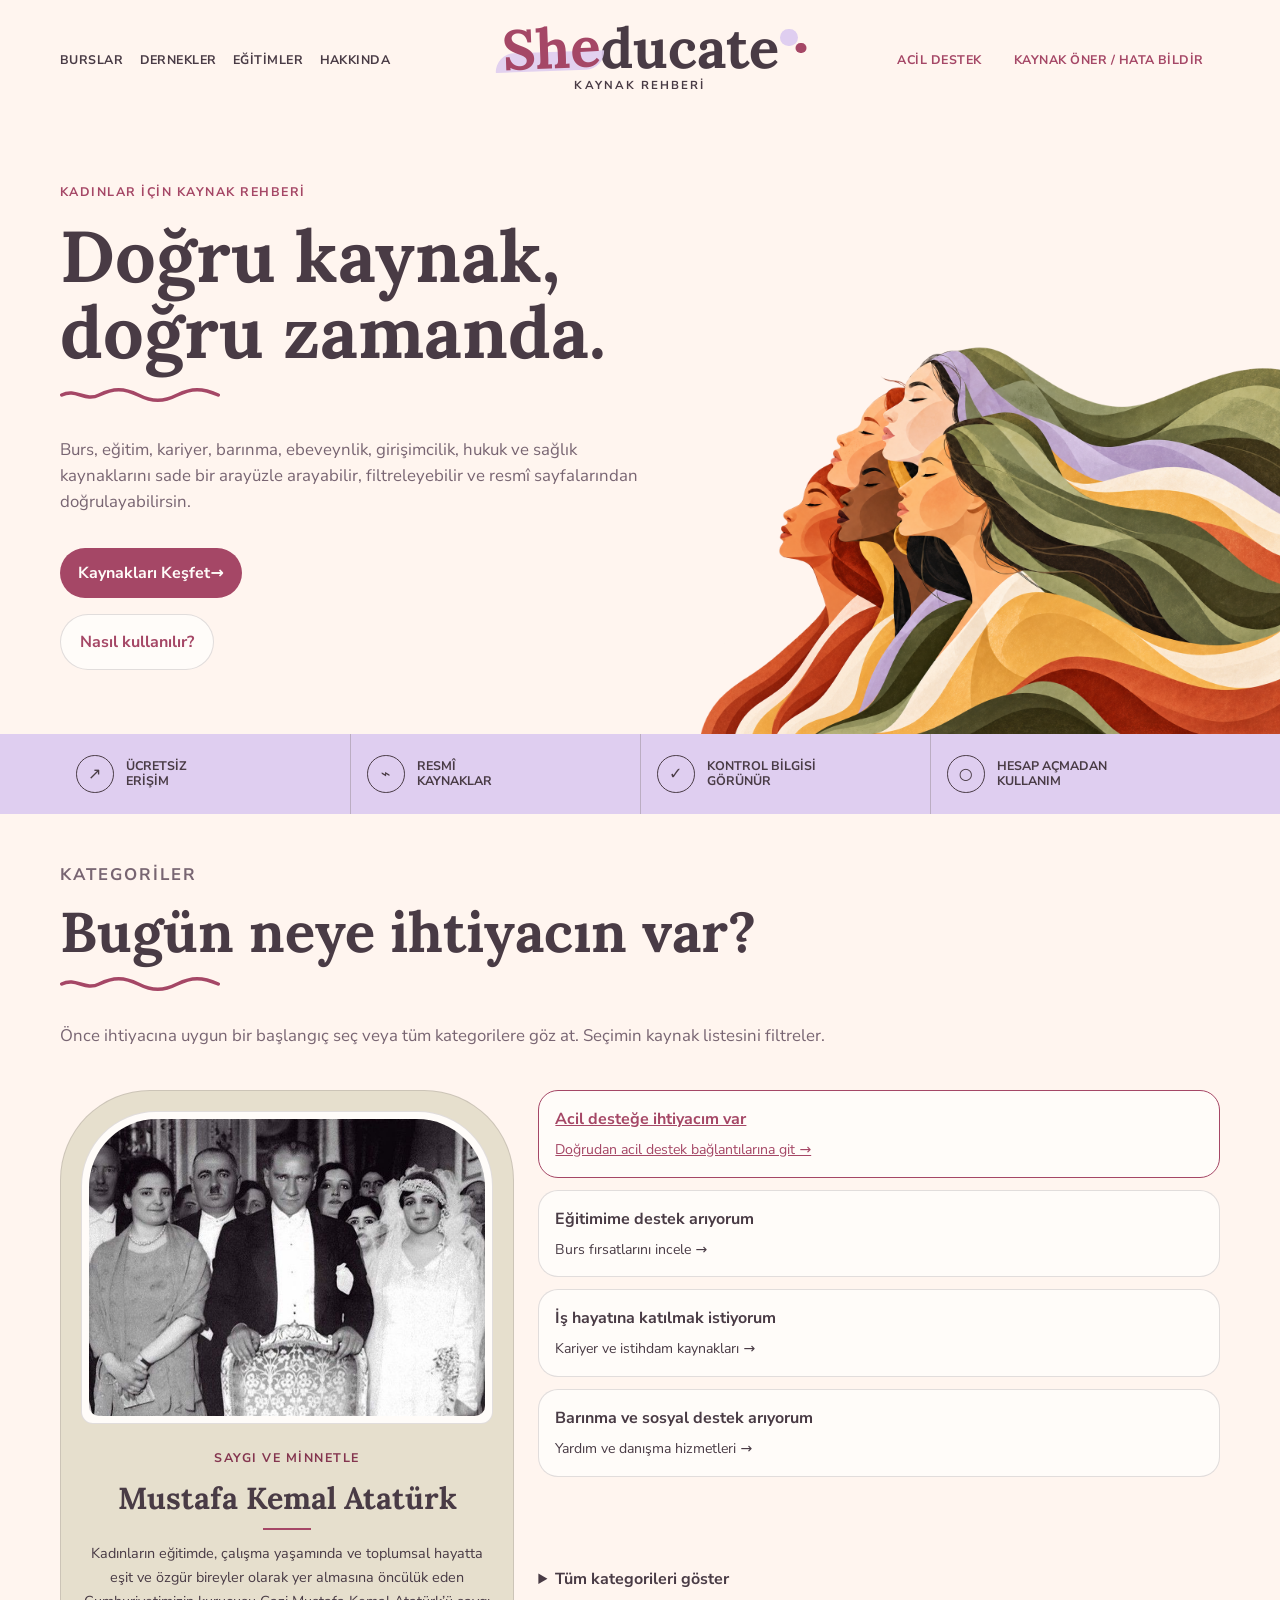
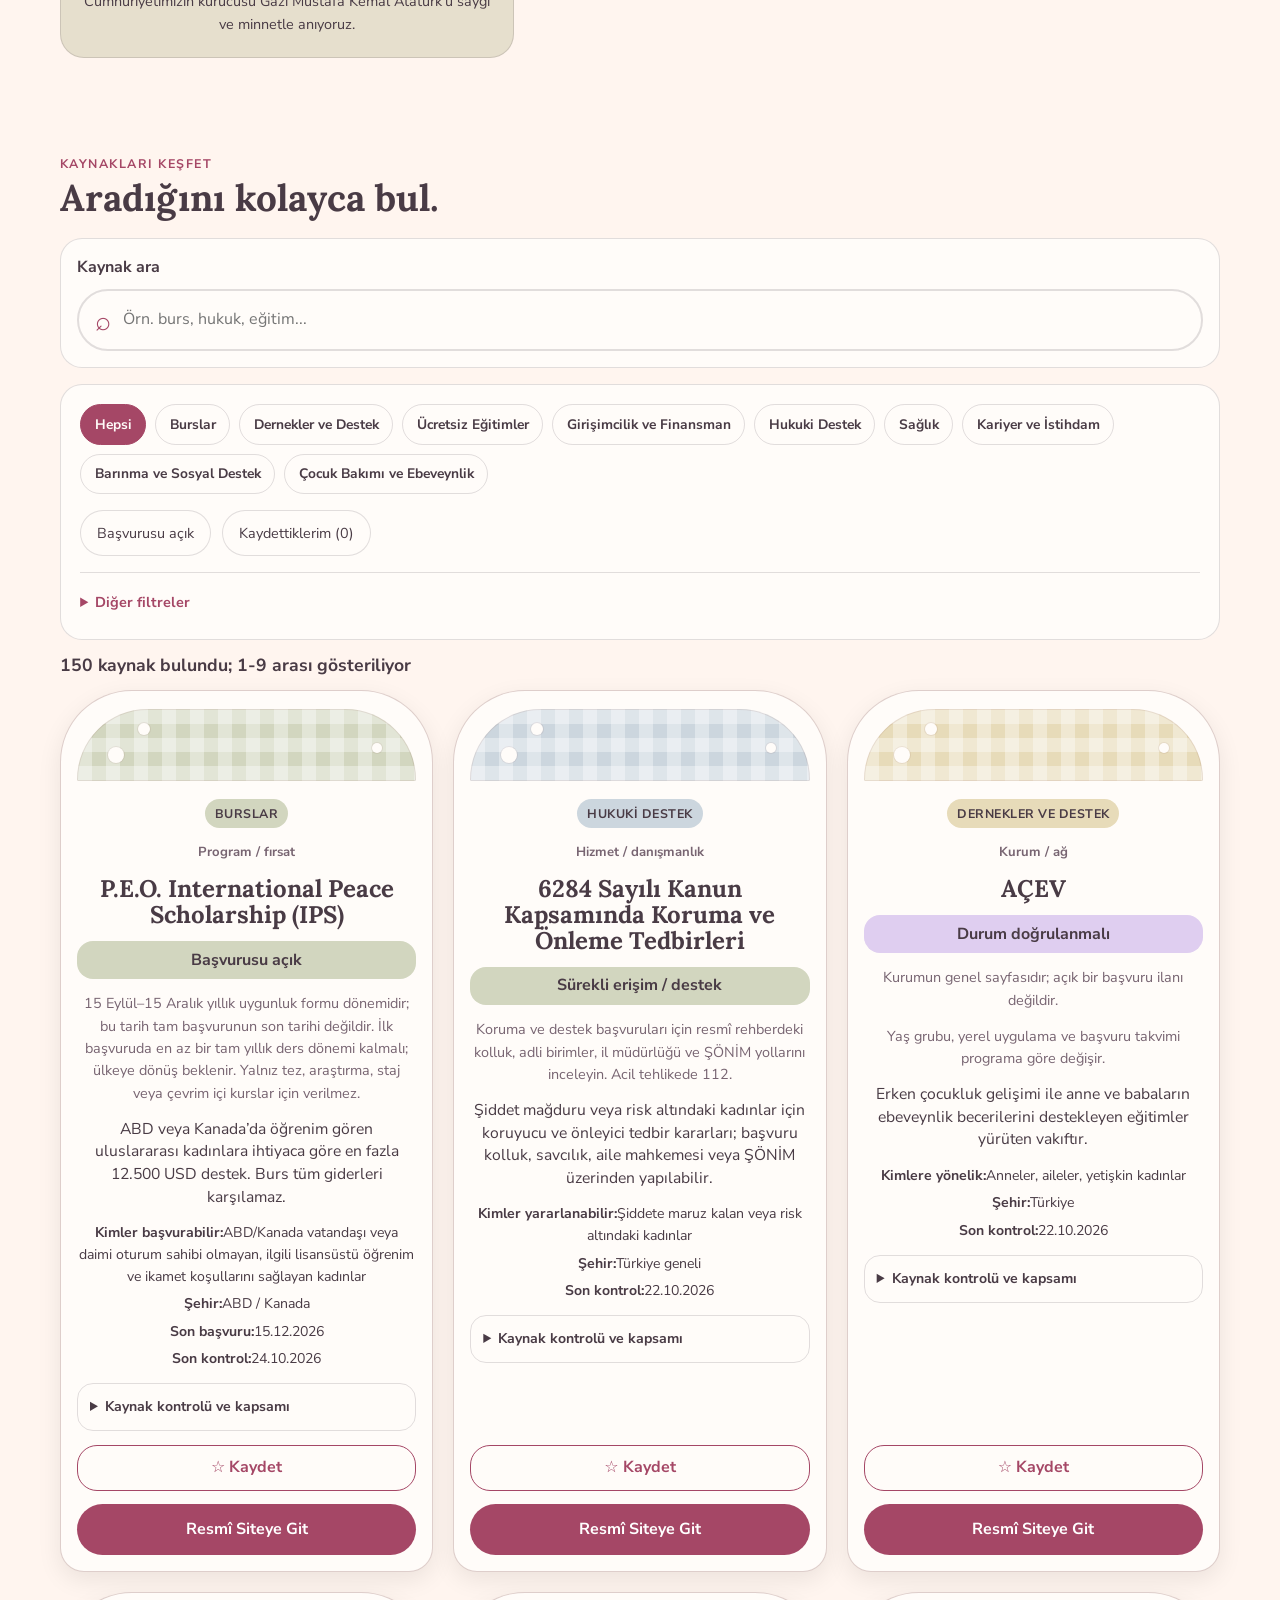
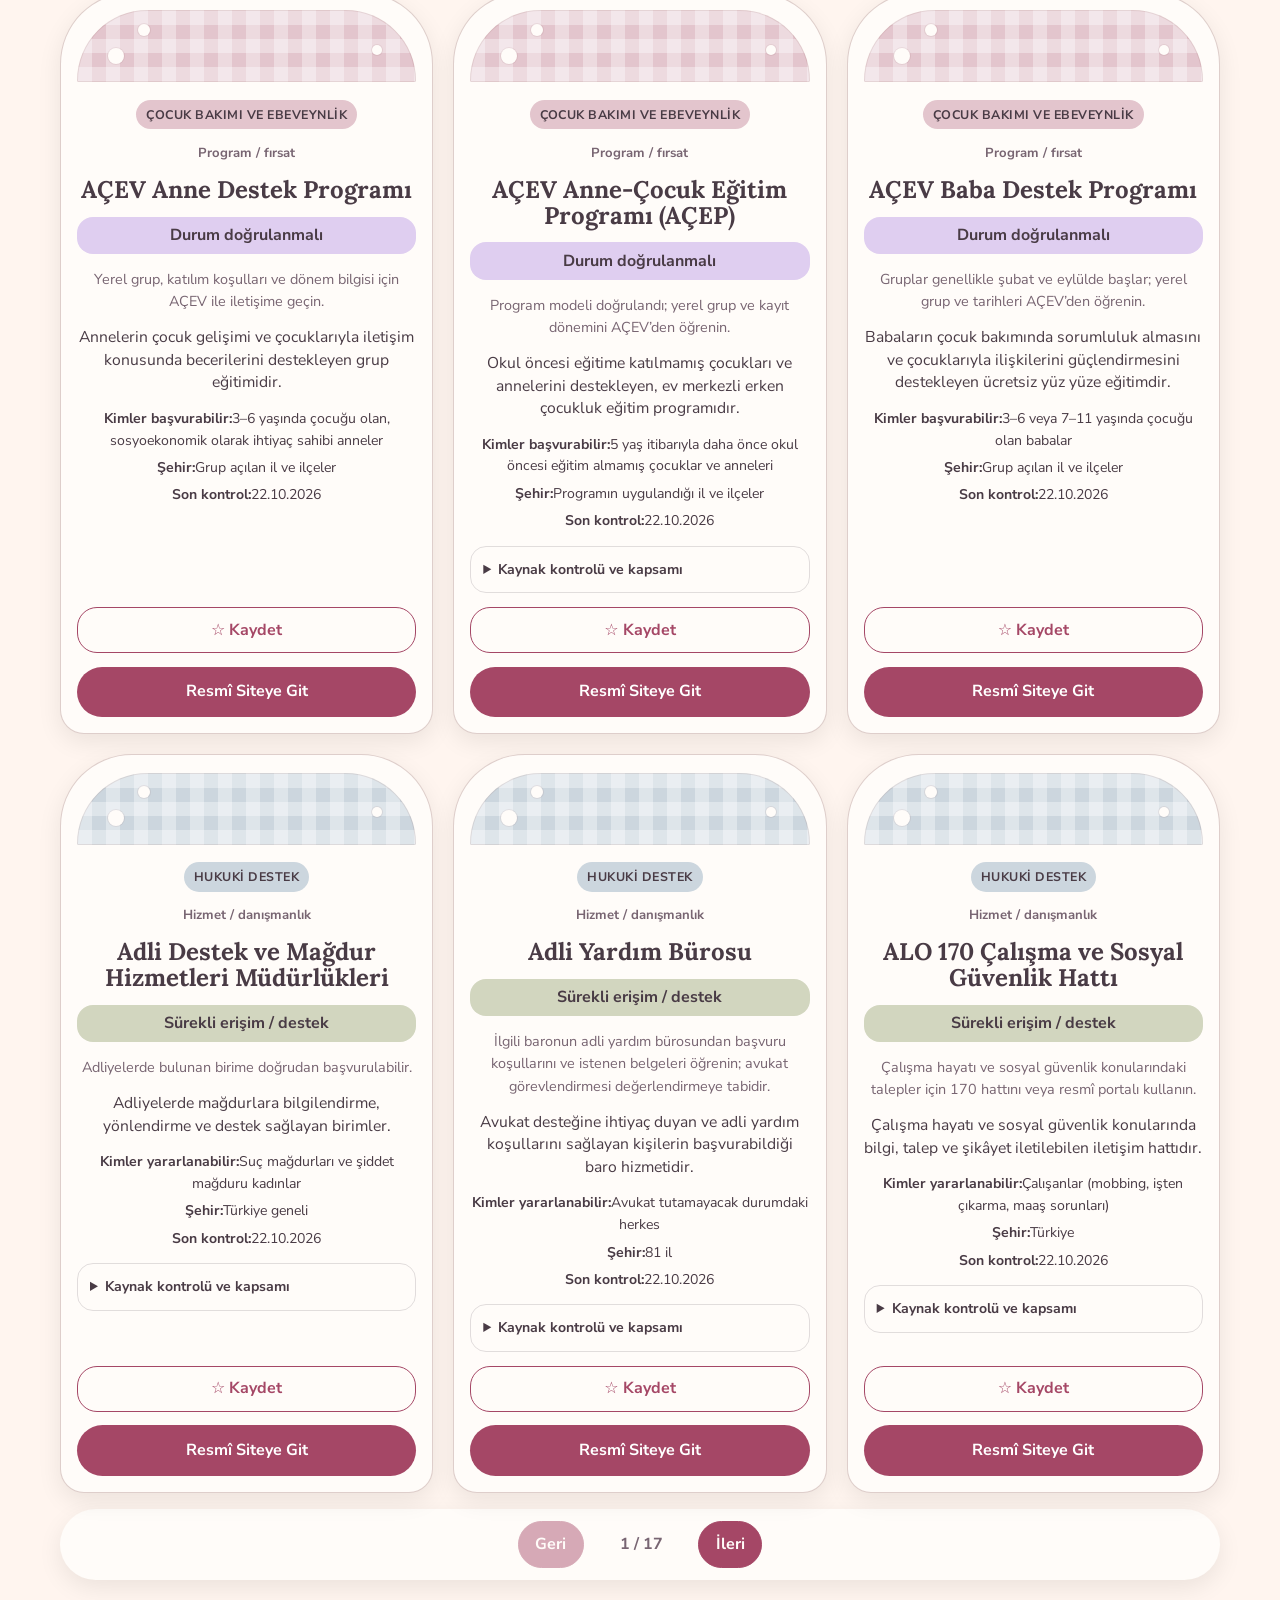
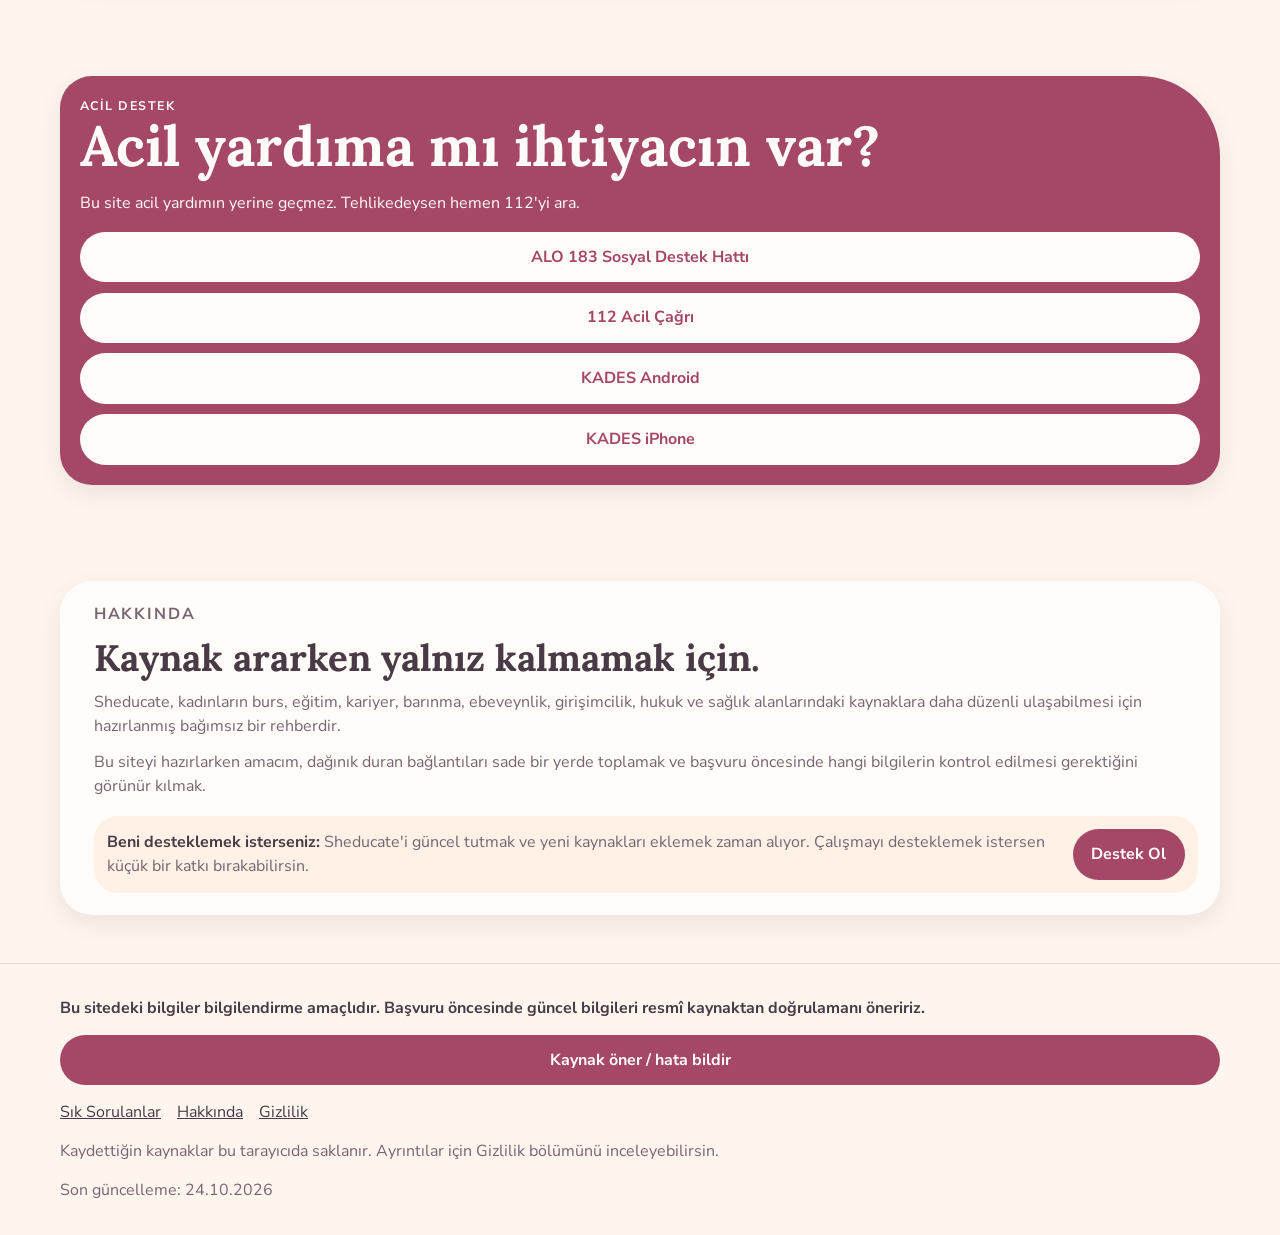
==== commit c9eb6066: "Improve mobile 2x2 layout and resource details" ====
--- a/index.html
+++ b/index.html
@@ -23,7 +23,7 @@
   <meta name="twitter:description" content="Doğru kaynak, doğru zamanda. Türkiye’de kadınlara yönelik burs, eğitim, kariyer ve destek olanaklarını tek bir rehberde keşfet.">
   <meta name="twitter:image" content="https://diclecoban.github.io/ShEducate/assets/social/sheducate-paylasim.jpg">
   <meta name="twitter:image:alt" content="Pastel renkli kadın figürleri ve Sheducate: Doğru kaynak, doğru zamanda. Kadınlar için kaynak rehberi.">
-  <link rel="stylesheet" href="style.css?v=20261024-1">
+  <link rel="stylesheet" href="style.css?v=20261028-4">
 </head>
 <body id="sayfa-basi">
   <a class="skip-link" href="#icerik">İçeriğe geç</a>
@@ -200,13 +200,13 @@
         <p class="eyebrow">Kaynakları keşfet</p>
         <h2>Aradığını kolayca bul.</h2>
       </div>
-      <div class="search-box">
+      <form class="search-box" id="arama-formu" role="search">
         <label for="arama">Kaynak ara</label>
         <div class="search-field">
           <span aria-hidden="true">⌕</span>
-          <input id="arama" type="search" placeholder="Örn. burs, hukuk, eğitim..." autocomplete="off">
-        </div>
-      </div>
+          <input id="arama" type="search" enterkeyhint="search" placeholder="Örn. burs, hukuk, eğitim..." autocomplete="off">
+        </div>
+      </form>
 
       <div class="controls">
         <div class="filter-row" id="kategori-filtreleri" role="group" aria-label="Kategori filtreleri">
@@ -277,9 +277,10 @@
       </div>
 
       <section class="results-head" aria-live="polite" aria-atomic="true">
-        <h2 id="sonuc-sayisi">Kaynaklar yükleniyor</h2>
+        <h2 id="sonuc-sayisi" tabindex="-1">Kaynaklar yükleniyor</h2>
       </section>
       <section id="kaynak-listesi" class="resource-grid" aria-label="Kaynak listesi"></section>
+
       <nav id="sayfalama" class="pagination" aria-label="Kaynak listesi sayfalama" hidden>
         <button type="button" class="pagination-button" data-page-prev>Geri</button>
         <span id="sayfa-bilgisi" class="pagination-status" aria-live="polite"></span>
@@ -327,6 +328,11 @@
 
 
   </main>
+
+    <dialog id="kaynak-detay" class="info-dialog resource-dialog" aria-labelledby="kaynak-detay-baslik">
+      <form method="dialog" class="info-dialog-close-form"><button class="info-dialog-close" aria-label="Kaynak ayrıntılarını kapat">×</button></form>
+      <div id="kaynak-detay-icerik"></div>
+    </dialog>
 
     <dialog id="sik-sorulanlar" class="info-dialog" aria-labelledby="sss-baslik">
       <form method="dialog" class="info-dialog-close-form"><button class="info-dialog-close" aria-label="Sık Sorulanlar penceresini kapat">×</button></form>
@@ -372,7 +378,7 @@
       <p id="site-guncelleme">Son güncelleme: -</p>
     </div>
   </footer>
-  <script src="data.js?v=20261024-1"></script>
-  <script src="script.js?v=20261024-1"></script>
+  <script src="data.js?v=20261024-3"></script>
+  <script src="script.js?v=20261028-3"></script>
 </body>
 </html>
--- a/style.css
+++ b/style.css
@@ -1,6 +1,6 @@
 @import url("css/base.css?v=20261023-1");
 @import url("css/header-hero.css?v=20261023-1");
 @import url("css/sections-controls.css?v=20261023-3");
-@import url("css/resource-cards.css?v=20261023-1");
-@import url("css/support-footer.css?v=20261024-1");
-@import url("css/responsive-print.css?v=20261023-1");
+@import url("css/resource-cards.css?v=20261028-3");
+@import url("css/support-footer.css?v=20261028-4");
+@import url("css/responsive-print.css?v=20261028-3");
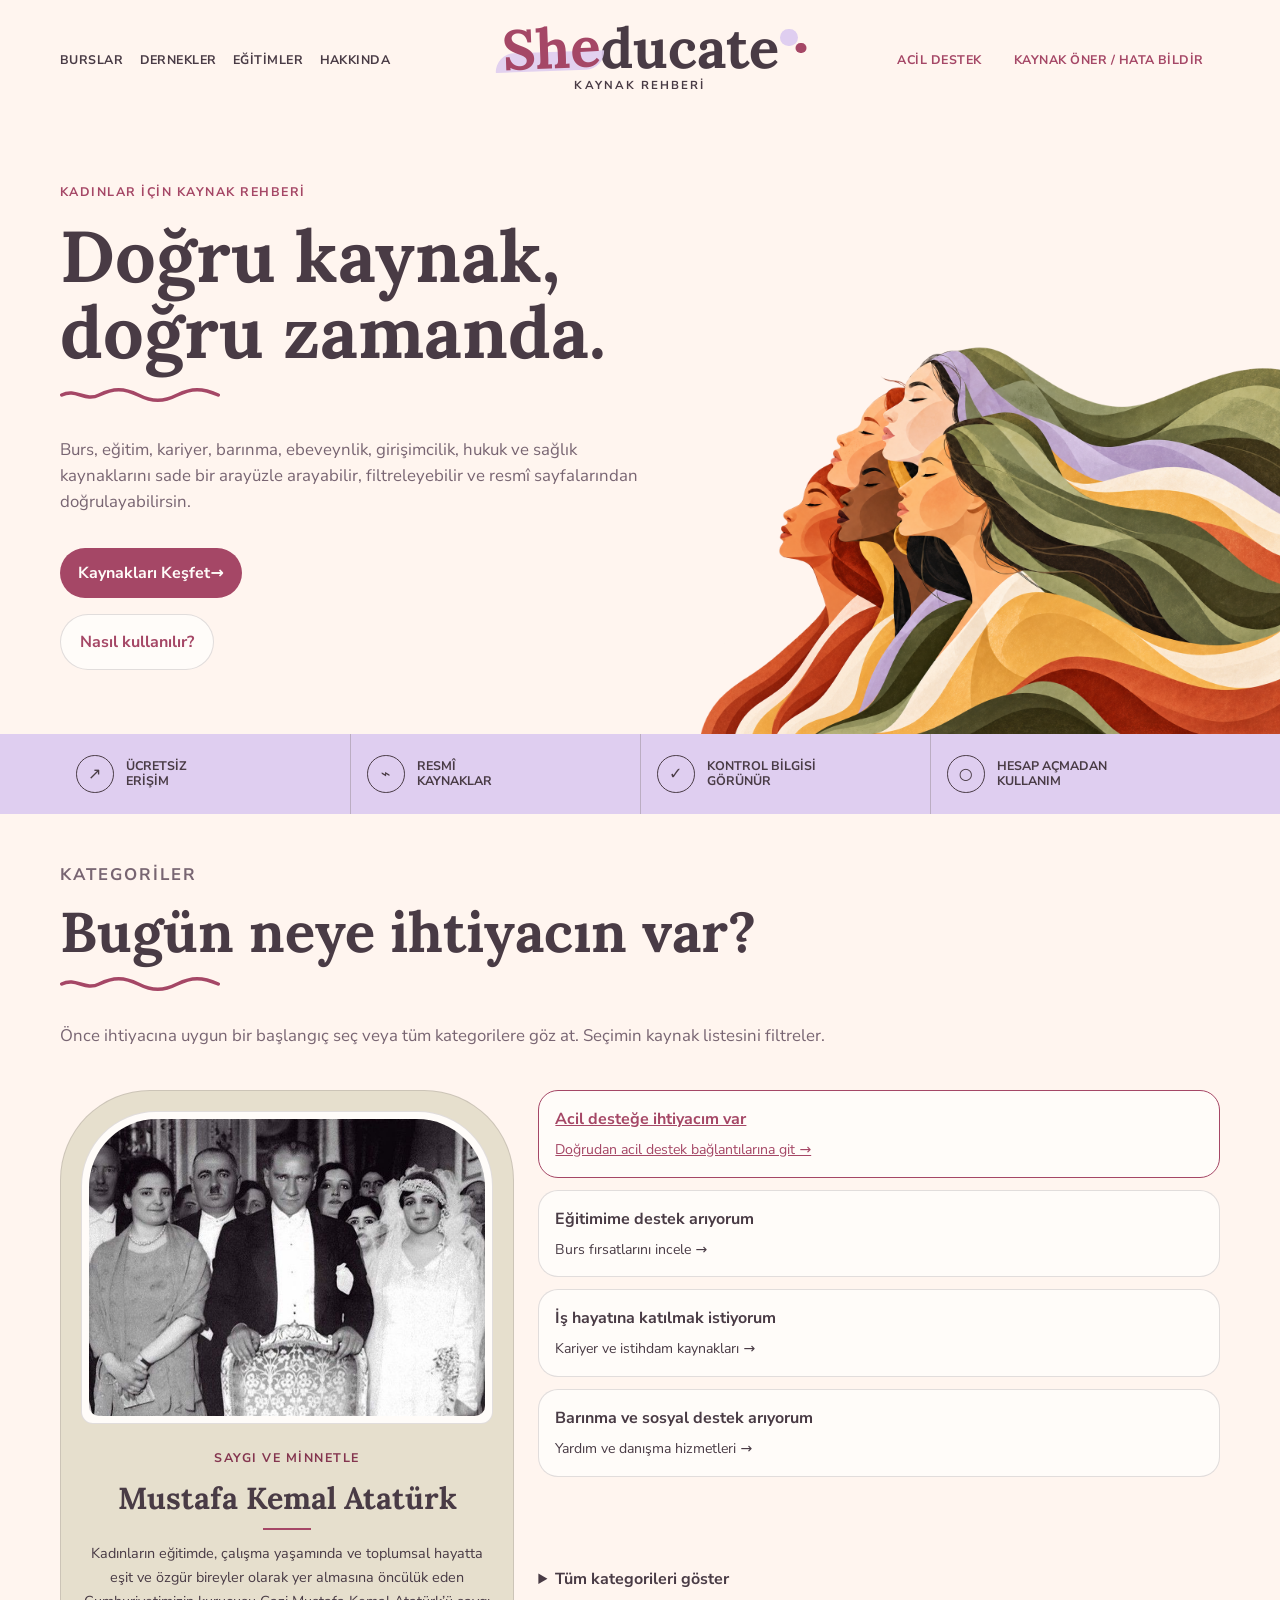
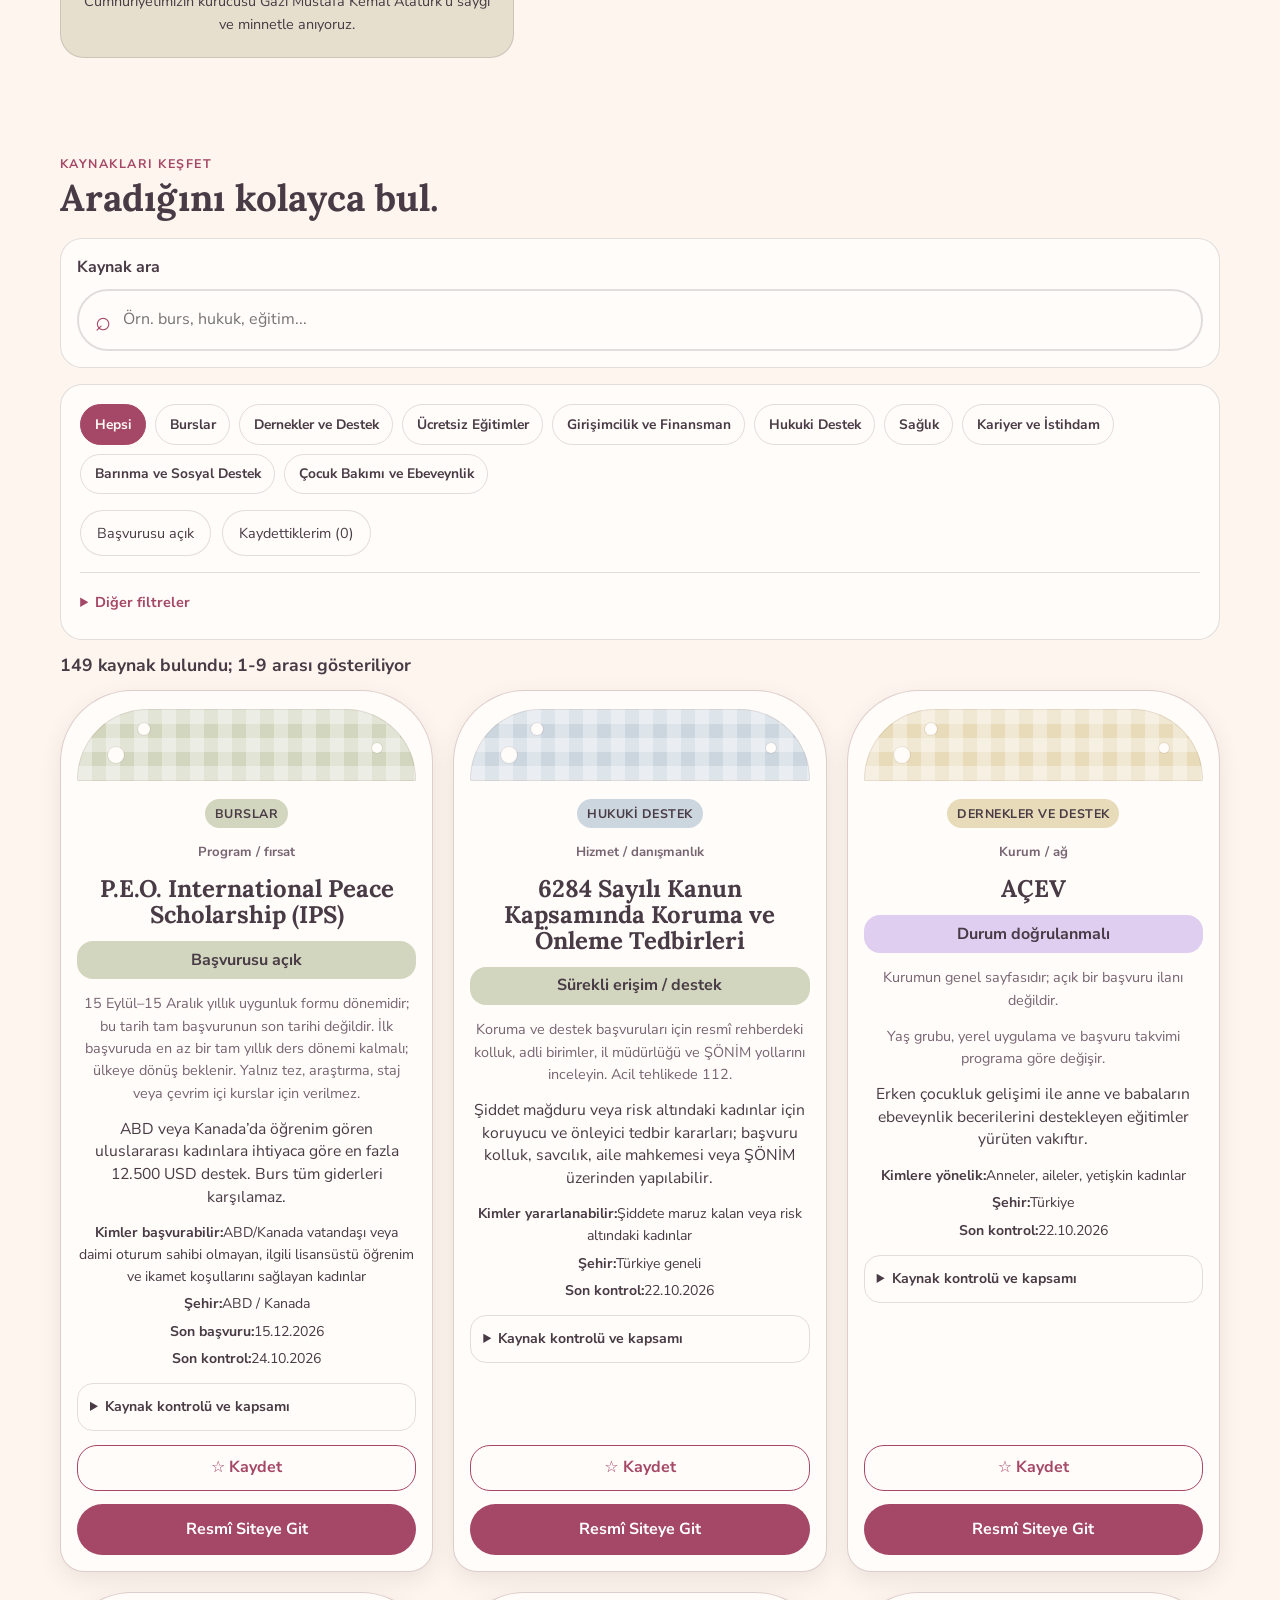
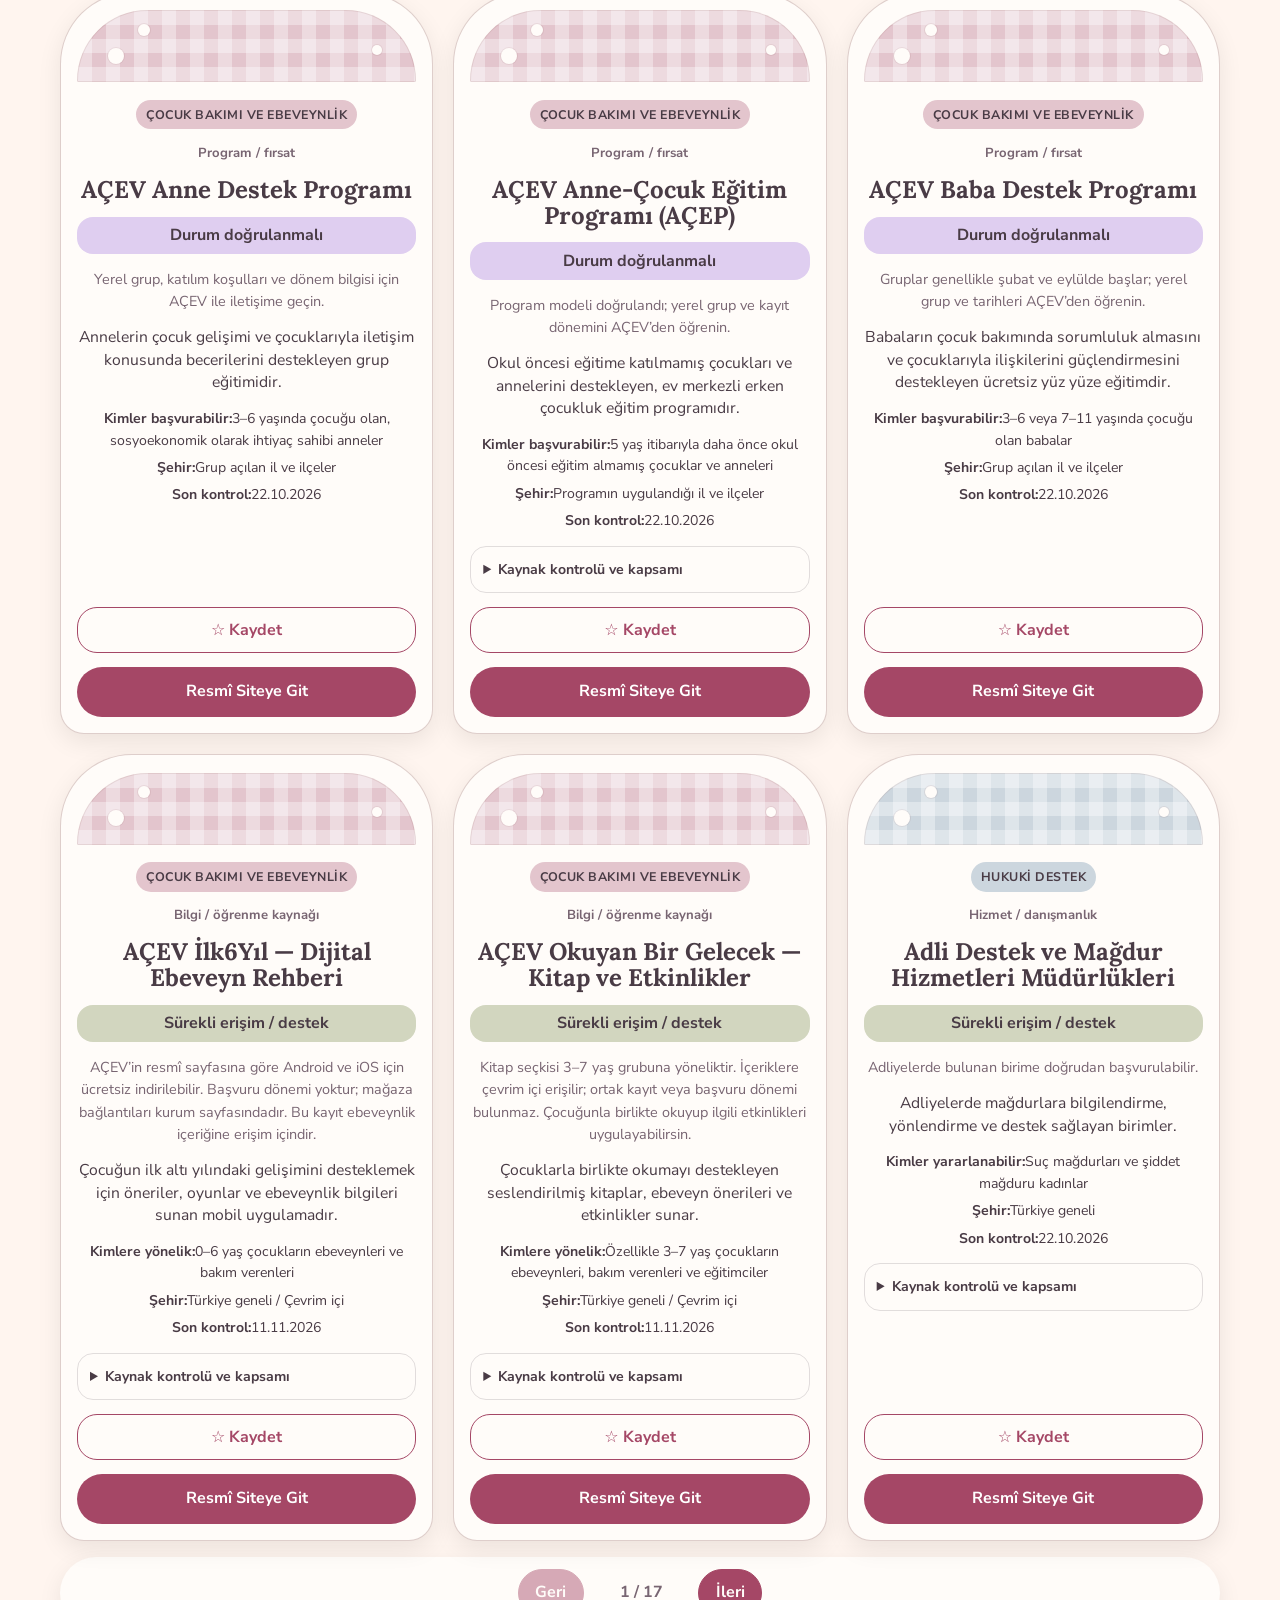
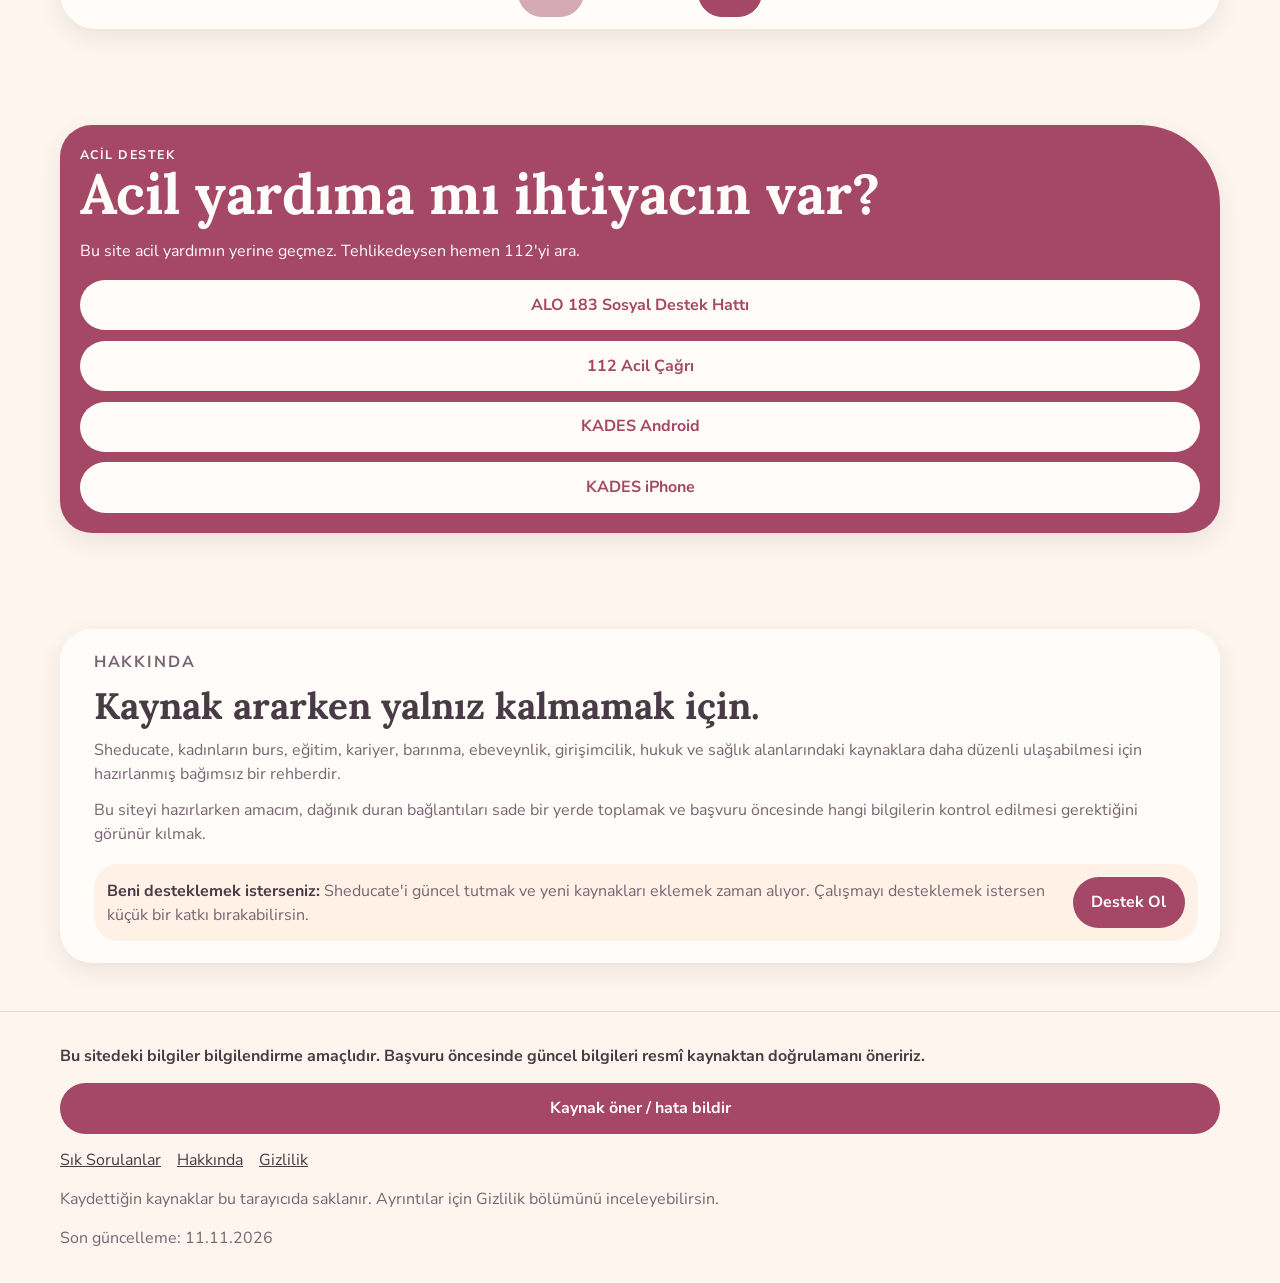
==== commit 9612b450: "Refresh resource directory: remove expired entries and add 13 verified resources" ====
--- a/index.html
+++ b/index.html
@@ -375,10 +375,10 @@
         <a href="#gizlilik" aria-haspopup="dialog" aria-controls="gizlilik">Gizlilik</a>
       </nav>
       <p>Kaydettiğin kaynaklar bu tarayıcıda saklanır. Ayrıntılar için Gizlilik bölümünü inceleyebilirsin.</p>
-      <p id="site-guncelleme">Son güncelleme: -</p>
+      <p id="site-guncelleme">Son güncelleme: 11.11.2026</p>
     </div>
   </footer>
-  <script src="data.js?v=20261024-3"></script>
+  <script src="data.js?v=20261111-2"></script>
   <script src="script.js?v=20261028-3"></script>
 </body>
 </html>
